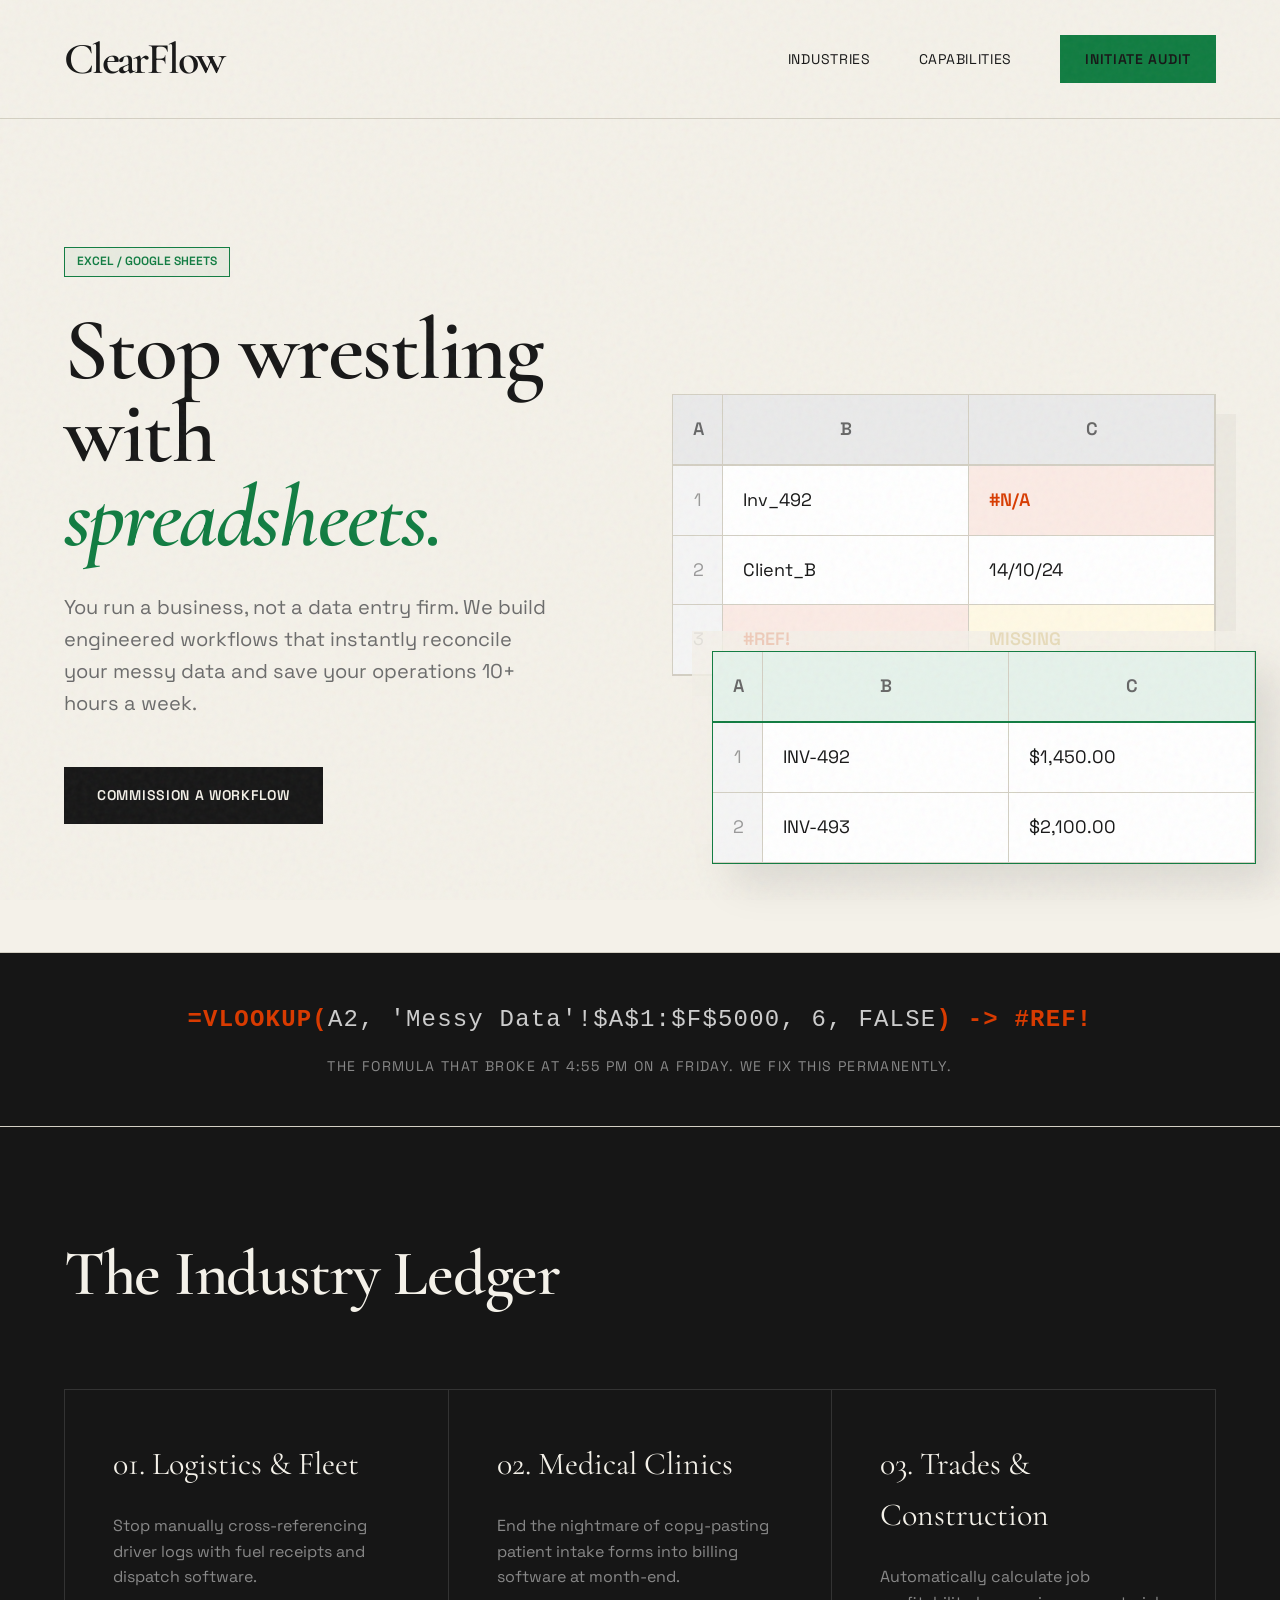
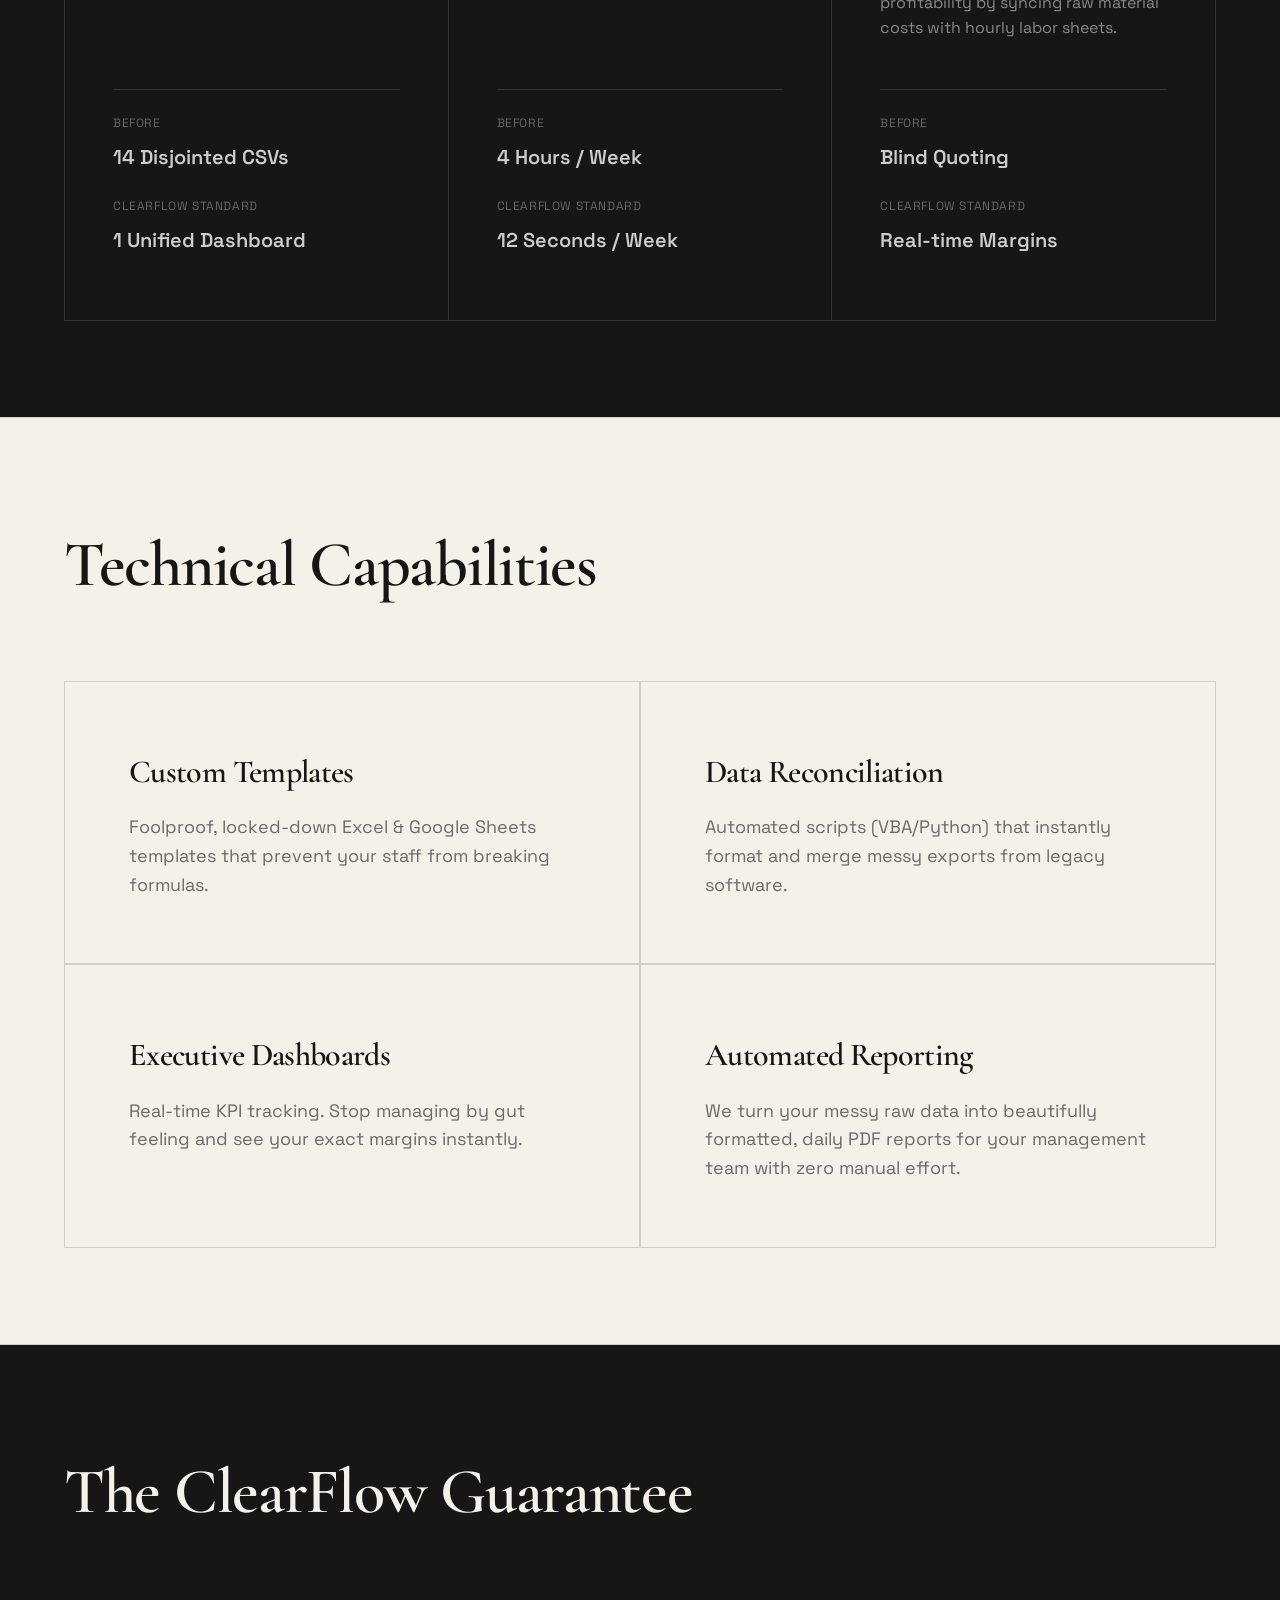
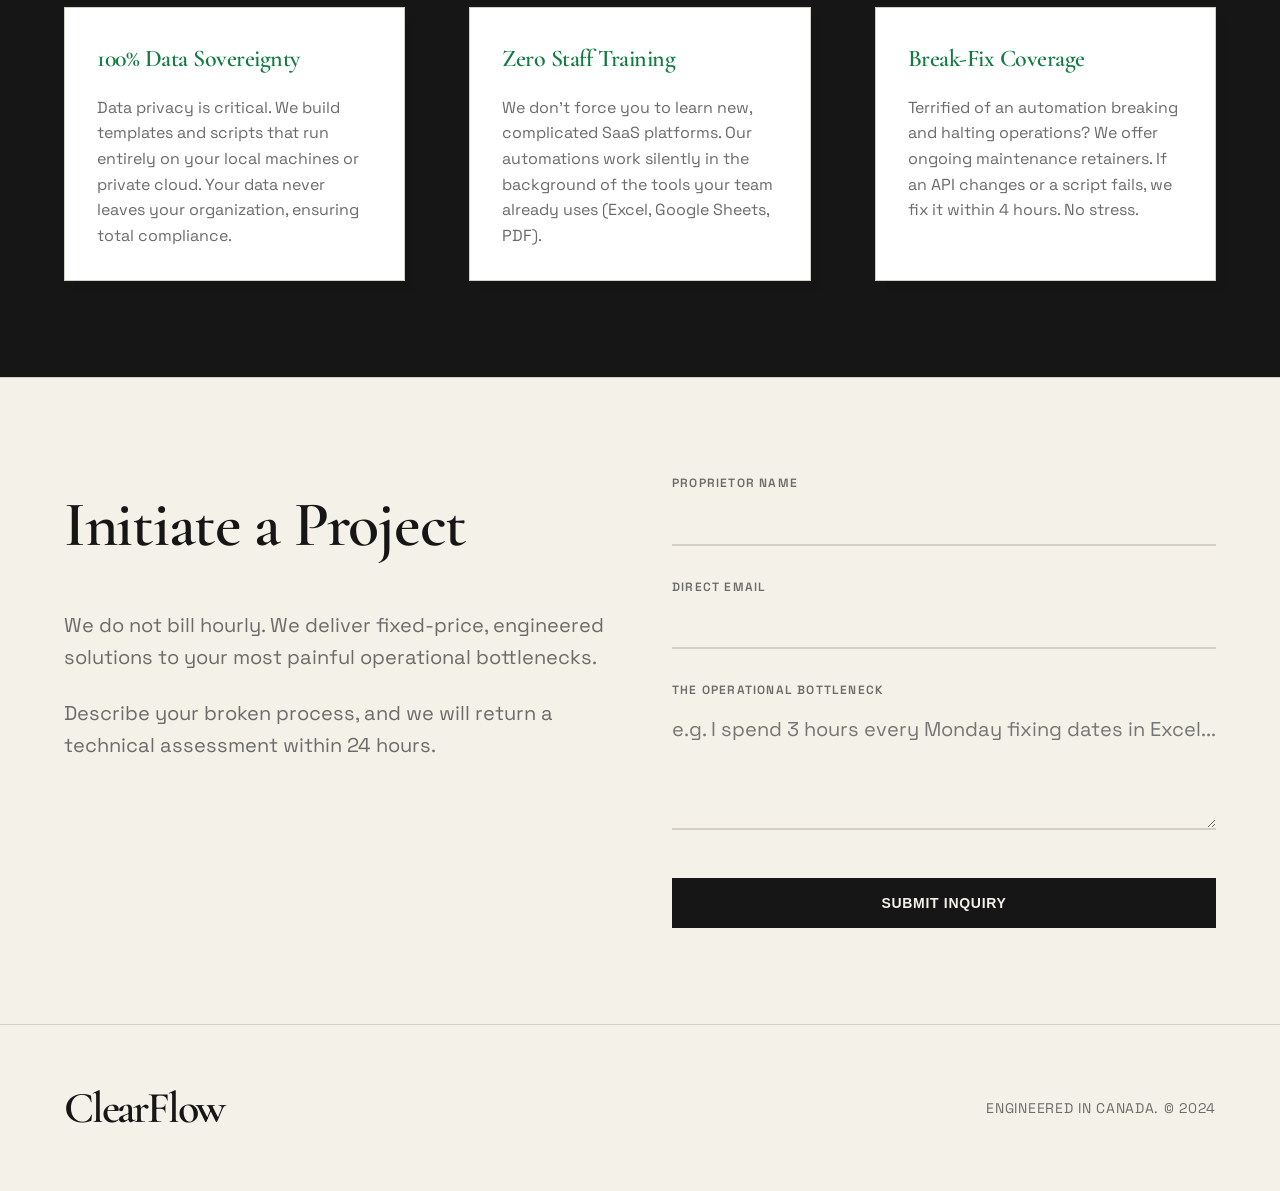
==== index.html @ 6a83f834 "Initial commit of ClearFlow website" ====
<!DOCTYPE html>
<html lang="en">
<head>
    <meta charset="UTF-8">
    <meta name="viewport" content="width=device-width, initial-scale=1.0">
    <title>ClearFlow | Data Engineering for SMBs</title>
    
    <link rel="preconnect" href="https://fonts.googleapis.com">
    <link rel="preconnect" href="https://fonts.gstatic.com" crossorigin>
    <!-- Cormorant for editorial serif, Space Grotesk for brutalist data/numbers -->
    <link href="https://fonts.googleapis.com/css2?family=Cormorant+Garamond:ital,wght@0,400;0,600;1,400&family=Space+Grotesk:wght@400;600&display=swap" rel="stylesheet">
    
    <link rel="stylesheet" href="styles.css">
</head>
<body>
    <div class="noise-overlay"></div>
    
    <nav class="navbar border-bottom">
        <div class="container nav-grid">
            <div class="logo">ClearFlow</div>
            <div class="nav-links">
                <a href="#ledger">Industries</a>
                <a href="#services">Capabilities</a>
                <a href="#contact" class="btn-primary">Initiate Audit</a>
            </div>
        </div>
    </nav>

    <header class="hero border-bottom">
        <div class="container hero-grid">
            <div class="hero-copy slide-up">
                <span class="excel-badge">EXCEL / GOOGLE SHEETS</span>
                <h1>Stop wrestling <br>with <i>spreadsheets.</i></h1>
                <p class="hero-sub">You run a business, not a data entry firm. We build engineered workflows that instantly reconcile your messy data and save your operations 10+ hours a week.</p>
                <a href="#contact" class="btn-solid">Commission a Workflow</a>
            </div>
            
            <div class="hero-visual fade-in delay-1">
                <!-- CSS Built Broken Spreadsheet Concept -->
                <div class="mock-sheet parallax" data-speed="0.05">
                    <div class="sheet-header">
                        <div class="cell header">A</div><div class="cell header">B</div><div class="cell header">C</div>
                    </div>
                    <div class="sheet-row">
                        <div class="cell index">1</div><div class="cell">Inv_492</div><div class="cell error">#N/A</div>
                    </div>
                    <div class="sheet-row">
                        <div class="cell index">2</div><div class="cell">Client_B</div><div class="cell">14/10/24</div>
                    </div>
                    <div class="sheet-row">
                        <div class="cell index">3</div><div class="cell error">#REF!</div><div class="cell warning">MISSING</div>
                    </div>
                </div>
                
                <div class="mock-sheet clean-sheet">
                    <div class="sheet-header success">
                        <div class="cell header">A</div><div class="cell header">B</div><div class="cell header">C</div>
                    </div>
                    <div class="sheet-row">
                        <div class="cell index">1</div><div class="cell">INV-492</div><div class="cell">$1,450.00</div>
                    </div>
                    <div class="sheet-row">
                        <div class="cell index">2</div><div class="cell">INV-493</div><div class="cell">$2,100.00</div>
                    </div>
                </div>
            </div>
        </div>
    </header>

    <section class="formula-banner border-bottom fade-in">
        <div class="container">
            <code><span class="error-text">=VLOOKUP(</span>A2, 'Messy Data'!$A$1:$F$5000, 6, FALSE<span class="error-text">) -> #REF!</span></code>
            <p>The formula that broke at 4:55 PM on a Friday. We fix this permanently.</p>
        </div>
    </section>

    <section id="ledger" class="section border-bottom alt-bg">
        <div class="container">
            <h2 class="section-title text-cream slide-up">The Industry Ledger</h2>
            
            <div class="ledger-grid">
                <article class="ledger-column slide-up delay-1">
                    <div class="ledger-header">01. Logistics & Fleet</div>
                    <p class="ledger-desc">Stop manually cross-referencing driver logs with fuel receipts and dispatch software.</p>
                    <div class="ledger-data">
                        <span class="label">Before</span>
                        <span class="value">14 Disjointed CSVs</span>
                        <span class="label">ClearFlow Standard</span>
                        <span class="value success-text">1 Unified Dashboard</span>
                    </div>
                </article>
                
                <article class="ledger-column slide-up delay-2">
                    <div class="ledger-header">02. Medical Clinics</div>
                    <p class="ledger-desc">End the nightmare of copy-pasting patient intake forms into billing software at month-end.</p>
                    <div class="ledger-data">
                        <span class="label">Before</span>
                        <span class="value">4 Hours / Week</span>
                        <span class="label">ClearFlow Standard</span>
                        <span class="value success-text">12 Seconds / Week</span>
                    </div>
                </article>

                <article class="ledger-column slide-up delay-3">
                    <div class="ledger-header">03. Trades & Construction</div>
                    <p class="ledger-desc">Automatically calculate job profitability by syncing raw material costs with hourly labor sheets.</p>
                    <div class="ledger-data">
                        <span class="label">Before</span>
                        <span class="value">Blind Quoting</span>
                        <span class="label">ClearFlow Standard</span>
                        <span class="value success-text">Real-time Margins</span>
                    </div>
                </article>
            </div>
        </div>
    </section>

    <section id="services" class="section border-bottom">
        <div class="container">
            <h2 class="section-title slide-up">Technical Capabilities</h2>
            
            <div class="capabilities-grid">
                <div class="cap-item slide-up delay-1">
                    <h3>Custom Templates</h3>
                    <p>Foolproof, locked-down Excel & Google Sheets templates that prevent your staff from breaking formulas.</p>
                </div>
                <div class="cap-item slide-up delay-2">
                    <h3>Data Reconciliation</h3>
                    <p>Automated scripts (VBA/Python) that instantly format and merge messy exports from legacy software.</p>
                </div>
                <div class="cap-item slide-up delay-3">
                    <h3>Executive Dashboards</h3>
                    <p>Real-time KPI tracking. Stop managing by gut feeling and see your exact margins instantly.</p>
                </div>
                <div class="cap-item slide-up delay-4">
                    <h3>Automated Reporting</h3>
                    <p>We turn your messy raw data into beautifully formatted, daily PDF reports for your management team with zero manual effort.</p>
                </div>
            </div>
        </div>
    </section>

    <section id="trust" class="section border-bottom alt-bg">
        <div class="container">
            <h2 class="section-title text-cream slide-up">The ClearFlow Guarantee</h2>
            <div class="trust-grid">
                <div class="trust-item slide-up delay-1">
                    <h3>100% Data Sovereignty</h3>
                    <p>Data privacy is critical. We build templates and scripts that run entirely on your local machines or private cloud. Your data never leaves your organization, ensuring total compliance.</p>
                </div>
                <div class="trust-item slide-up delay-2">
                    <h3>Zero Staff Training</h3>
                    <p>We don't force you to learn new, complicated SaaS platforms. Our automations work silently in the background of the tools your team already uses (Excel, Google Sheets, PDF).</p>
                </div>
                <div class="trust-item slide-up delay-3">
                    <h3>Break-Fix Coverage</h3>
                    <p>Terrified of an automation breaking and halting operations? We offer ongoing maintenance retainers. If an API changes or a script fails, we fix it within 4 hours. No stress.</p>
                </div>
            </div>
        </div>
    </section>

    <section id="contact" class="section">
        <div class="container contact-grid">
            <div class="contact-copy slide-up">
                <h2 class="section-title">Initiate a Project</h2>
                <p>We do not bill hourly. We deliver fixed-price, engineered solutions to your most painful operational bottlenecks.</p>
                <p class="mt-2">Describe your broken process, and we will return a technical assessment within 24 hours.</p>
            </div>
            
            <form class="editorial-form slide-up delay-2" id="contactForm">
                <div class="form-group">
                    <label for="name">Proprietor Name</label>
                    <input type="text" id="name" required>
                </div>
                <div class="form-group">
                    <label for="email">Direct Email</label>
                    <input type="email" id="email" required>
                </div>
                <div class="form-group">
                    <label for="details">The Operational Bottleneck</label>
                    <textarea id="details" rows="4" placeholder="e.g. I spend 3 hours every Monday fixing dates in Excel..." required></textarea>
                </div>
                <button type="submit" class="btn-solid block">Submit Inquiry</button>
            </form>
        </div>
    </section>

    <footer class="border-top">
        <div class="container footer-flex">
            <div class="logo">ClearFlow</div>
            <div class="footer-meta">
                <p>Engineered in Canada. &copy; 2024</p>
            </div>
        </div>
    </footer>
    <script src="script.js"></script>
</body>
</html>
---- styles.css ----
:root {
    /* Color Palette - Premium Excel */
    --bg-main: #F4F1E9; /* Warm Newspaper Cream */
    --bg-alt: #161616; /* Deep Slate */
    --text-main: #161616;
    --text-alt: #F4F1E9;
    --text-muted: #6b6b6b;
    --accent: #107C41; /* Microsoft Excel Green but muted/premium */
    --border-color: #D3CFC3;
    --border-alt: #333333;
    --error: #D83B01;

    /* Typography */
    --font-heading: 'Cormorant Garamond', serif;
    --font-data: 'Space Grotesk', sans-serif;
}

* { margin: 0; padding: 0; box-sizing: border-box; }

body {
    font-family: var(--font-data);
    background-color: var(--bg-main);
    color: var(--text-main);
    line-height: 1.6;
    overflow-x: hidden;
}

/* Texture */
.noise-overlay {
    position: fixed; top: 0; left: 0; width: 100vw; height: 100vh;
    background-image: url("data:image/svg+xml,%3Csvg viewBox='0 0 200 200' xmlns='http://www.w3.org/2000/svg'%3E%3Cfilter id='noiseFilter'%3E%3CfeTurbulence type='fractalNoise' baseFrequency='0.8' numOctaves='3' stitchTiles='stitch'/%3E%3C/filter%3E%3Crect width='100%25' height='100%25' filter='url(%23noiseFilter)'/%3E%3C/svg%3E");
    opacity: 0.05; pointer-events: none; z-index: 999;
}

/* Typography Base */
h1, h2, h3, .logo { font-family: var(--font-heading); font-weight: 600; letter-spacing: -0.02em; }
h1 i, h2 i { font-style: italic; color: var(--accent); }
.text-cream { color: var(--text-alt); }
.success-text { color: var(--accent); font-weight: 600; }
.error-text { color: var(--error); font-weight: 600; }

/* Structural */
.container { max-width: 1600px; margin: 0 auto; padding: 0 5%; }
.border-bottom { border-bottom: 1px solid var(--border-color); }
.border-top { border-top: 1px solid var(--border-color); }
.section { padding: 6rem 0; }
.alt-bg { background-color: var(--bg-alt); color: var(--text-alt); }

/* Navbar */
.nav-grid { display: grid; grid-template-columns: auto 1fr; align-items: center; padding: 1.5rem 5%; }
.logo { font-size: 2.75rem; letter-spacing: -0.05em; }
.nav-links { display: flex; justify-content: flex-end; gap: 3rem; align-items: center; }
.nav-links a { color: var(--text-main); text-decoration: none; font-size: 0.875rem; text-transform: uppercase; letter-spacing: 0.05em; }

/* Buttons */
.btn-primary {
    display: inline-block; padding: 0.75rem 1.5rem;
    font-size: 0.875rem; text-transform: uppercase; letter-spacing: 0.05em; font-weight: 600;
    text-decoration: none; transition: all 0.2s; cursor: pointer;
    background: var(--accent); color: white; border: 1px solid var(--accent);
}
.btn-primary:hover { background: #0c6132; border-color: #0c6132; }

.btn-solid {
    display: inline-block; padding: 1rem 2rem;
    font-size: 0.875rem; text-transform: uppercase; letter-spacing: 0.05em; font-weight: 600;
    text-decoration: none; transition: all 0.2s; cursor: pointer;
    background: var(--bg-alt); color: var(--bg-main); border: 1px solid var(--bg-alt);
}
.btn-solid:hover { background: var(--accent); border-color: var(--accent); color: white;}
.btn-solid.block { width: 100%; text-align: center; margin-top: 1rem;}

/* Trust / Guarantees Section */
.trust-grid { display: grid; grid-template-columns: repeat(3, 1fr); gap: 4rem; margin-top: 2rem; }
.trust-item { padding: 2rem; background: white; border: 1px solid var(--border-color); box-shadow: 10px 10px 0px rgba(0,0,0,0.03); }
.trust-item h3 { font-size: 1.5rem; margin-bottom: 1rem; color: var(--accent); }
.trust-item p { font-size: 1rem; color: var(--text-muted); }

/* Hero Section */
.hero-grid { display: grid; grid-template-columns: 1fr 1fr; gap: 4rem; padding: 8rem 5%; align-items: center; }
.excel-badge { 
    display: inline-block; border: 1px solid var(--accent); color: var(--accent);
    padding: 0.25rem 0.75rem; font-size: 0.75rem; font-weight: 600; margin-bottom: 2rem;
    background: rgba(16, 124, 65, 0.05);
}
.hero h1 { font-size: 5.5rem; line-height: 0.95; margin-bottom: 2rem; }
.hero-sub { font-size: 1.25rem; color: var(--text-muted); margin-bottom: 3rem; max-width: 90%; }

/* The CSS Spreadsheet */
.hero-visual { position: relative; height: 100%; display: flex; align-items: center; justify-content: center; }
.mock-sheet {
    background: white; border: 1px solid var(--border-color); box-shadow: 20px 20px 0px rgba(0,0,0,0.03);
    font-size: 1.125rem; width: 100%; max-width: 550px;
}
.mock-sheet.clean-sheet {
    position: absolute; bottom: -40px; right: -40px;
    box-shadow: -20px -20px 0px rgba(244, 241, 233, 0.8), 20px 20px 40px rgba(0,0,0,0.1);
    border-color: var(--accent);
}
.sheet-header { display: grid; grid-template-columns: 50px 1fr 1fr; background: #EAEAEA; border-bottom: 2px solid var(--border-color); }
.sheet-header.success { background: rgba(16, 124, 65, 0.1); border-bottom-color: var(--accent); }
.sheet-row { display: grid; grid-template-columns: 50px 1fr 1fr; border-bottom: 1px solid var(--border-color); }
.cell { padding: 1.25rem; border-right: 1px solid var(--border-color); color: var(--text-main); font-family: 'Space Grotesk', monospace; }
.cell.header { text-align: center; color: #666; font-weight: 600; }
.cell.index { background: #F5F5F5; text-align: center; color: #999; }
.cell.error { background: rgba(216, 59, 1, 0.1); color: var(--error); font-weight: 600;}
.cell.warning { background: rgba(255, 193, 7, 0.1); color: #B38600; font-weight: 600;}

/* VLOOKUP Banner */
.formula-banner { background: var(--bg-alt); color: var(--text-alt); padding: 3rem 0; text-align: center; }
.formula-banner code { font-family: monospace; font-size: 1.5rem; letter-spacing: 0.05em; display: block; margin-bottom: 1rem; color: #ccc;}
.formula-banner p { font-size: 0.875rem; color: #888; text-transform: uppercase; letter-spacing: 0.1em; }

/* The Industry Ledger */
.section-title { font-size: 4rem; margin-bottom: 4rem; }
.ledger-grid { display: grid; grid-template-columns: repeat(3, 1fr); border-top: 1px solid var(--border-alt); border-left: 1px solid var(--border-alt); }
.ledger-column { padding: 3rem; border-right: 1px solid var(--border-alt); border-bottom: 1px solid var(--border-alt); display: flex; flex-direction: column; }
.ledger-header { font-family: var(--font-heading); font-size: 2rem; margin-bottom: 1.5rem; color: var(--text-alt); }
.ledger-desc { color: #888; margin-bottom: 3rem; font-size: 1rem; flex-grow: 1; }
.ledger-data { display: flex; flex-direction: column; gap: 0.5rem; border-top: 1px solid #333; padding-top: 1.5rem; margin-top: auto; }
.ledger-data .label { font-size: 0.75rem; text-transform: uppercase; letter-spacing: 0.05em; color: #666; }
.ledger-data .value { font-size: 1.25rem; font-weight: 600; margin-bottom: 1rem; color: #ccc;}

/* Capabilities Grid */
.capabilities-grid { display: grid; grid-template-columns: repeat(2, 1fr); gap: 2px; background: var(--border-color); border: 1px solid var(--border-color); }
.cap-item { background: var(--bg-main); padding: 4rem; }
.cap-item h3 { font-size: 2rem; margin-bottom: 1rem; }
.cap-item p { color: var(--text-muted); font-size: 1.125rem; }

/* Contact */
.contact-grid { display: grid; grid-template-columns: 1fr 1fr; gap: 4rem; }
.contact-copy h2 { margin-bottom: 2rem; }
.contact-copy p { font-size: 1.25rem; color: var(--text-muted); }
.mt-2 { margin-top: 1.5rem; }
.editorial-form { display: flex; flex-direction: column; gap: 2rem; }
.form-group { display: flex; flex-direction: column; gap: 0.5rem; }
.editorial-form label { font-size: 0.75rem; text-transform: uppercase; letter-spacing: 0.1em; color: var(--text-muted); font-weight: 600;}
.editorial-form input, .editorial-form textarea { 
    background: transparent; border: none; border-bottom: 2px solid var(--border-color);
    padding: 0.5rem 0; color: var(--text-main); font-family: var(--font-data); font-size: 1.25rem; transition: border-color 0.3s;
    border-radius: 0;
}
.editorial-form input:focus, .editorial-form textarea:focus { outline: none; border-color: var(--accent); }

/* Footer */
.footer-flex { display: flex; justify-content: space-between; align-items: center; padding: 3rem 5%; }
.footer-meta { font-size: 0.875rem; color: var(--text-muted); text-transform: uppercase; letter-spacing: 0.05em; }

@media (max-width: 768px) {
    .hero-grid { grid-template-columns: 1fr; padding: 4rem 5%; gap: 2rem;}
    .hero h1 { font-size: 3.5rem; }
    .nav-links a:not(.btn-primary) { display: none; }
    .ledger-grid, .capabilities-grid, .contact-grid, .trust-grid { grid-template-columns: 1fr; border: none;}
    .ledger-column { border: 1px solid var(--border-alt); margin-bottom: 1rem; }
    .cap-item, .trust-item { border: 1px solid var(--border-color); margin-bottom: 1rem; }
    .formula-banner code { font-size: 1rem; }
    .mock-sheet.clean-sheet { position: relative; bottom: 0; right: 0; margin-top: 2rem; }
}

/* Animations */
.fade-in { opacity: 0; transition: opacity 0.8s ease-out; }
.fade-in.visible { opacity: 1; }

.slide-up { opacity: 0; transform: translateY(40px); transition: opacity 0.8s ease-out, transform 0.8s cubic-bezier(0.16, 1, 0.3, 1); }
.slide-up.visible { opacity: 1; transform: translateY(0); }

.delay-1 { transition-delay: 0.1s; }
.delay-2 { transition-delay: 0.2s; }
.delay-3 { transition-delay: 0.3s; }
.delay-4 { transition-delay: 0.4s; }

.parallax { will-change: transform; transition: transform 0.1s linear; }
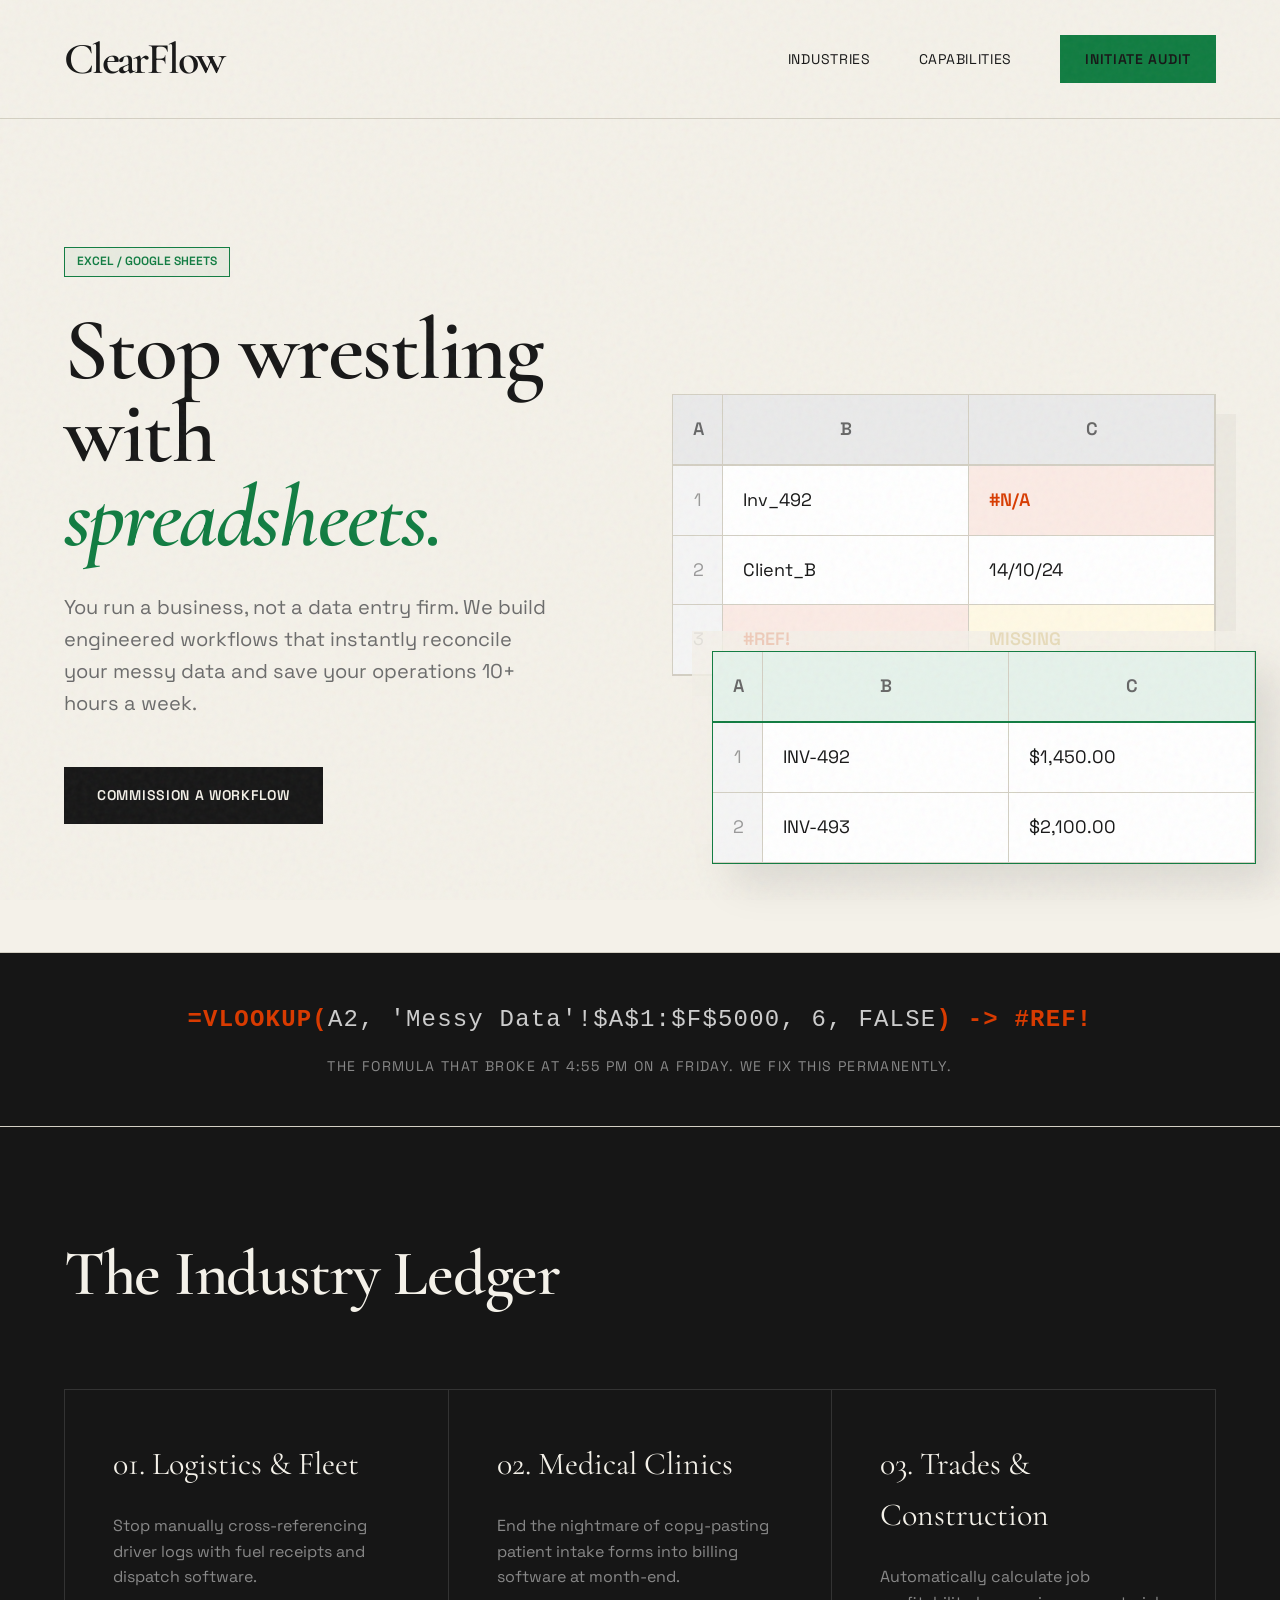
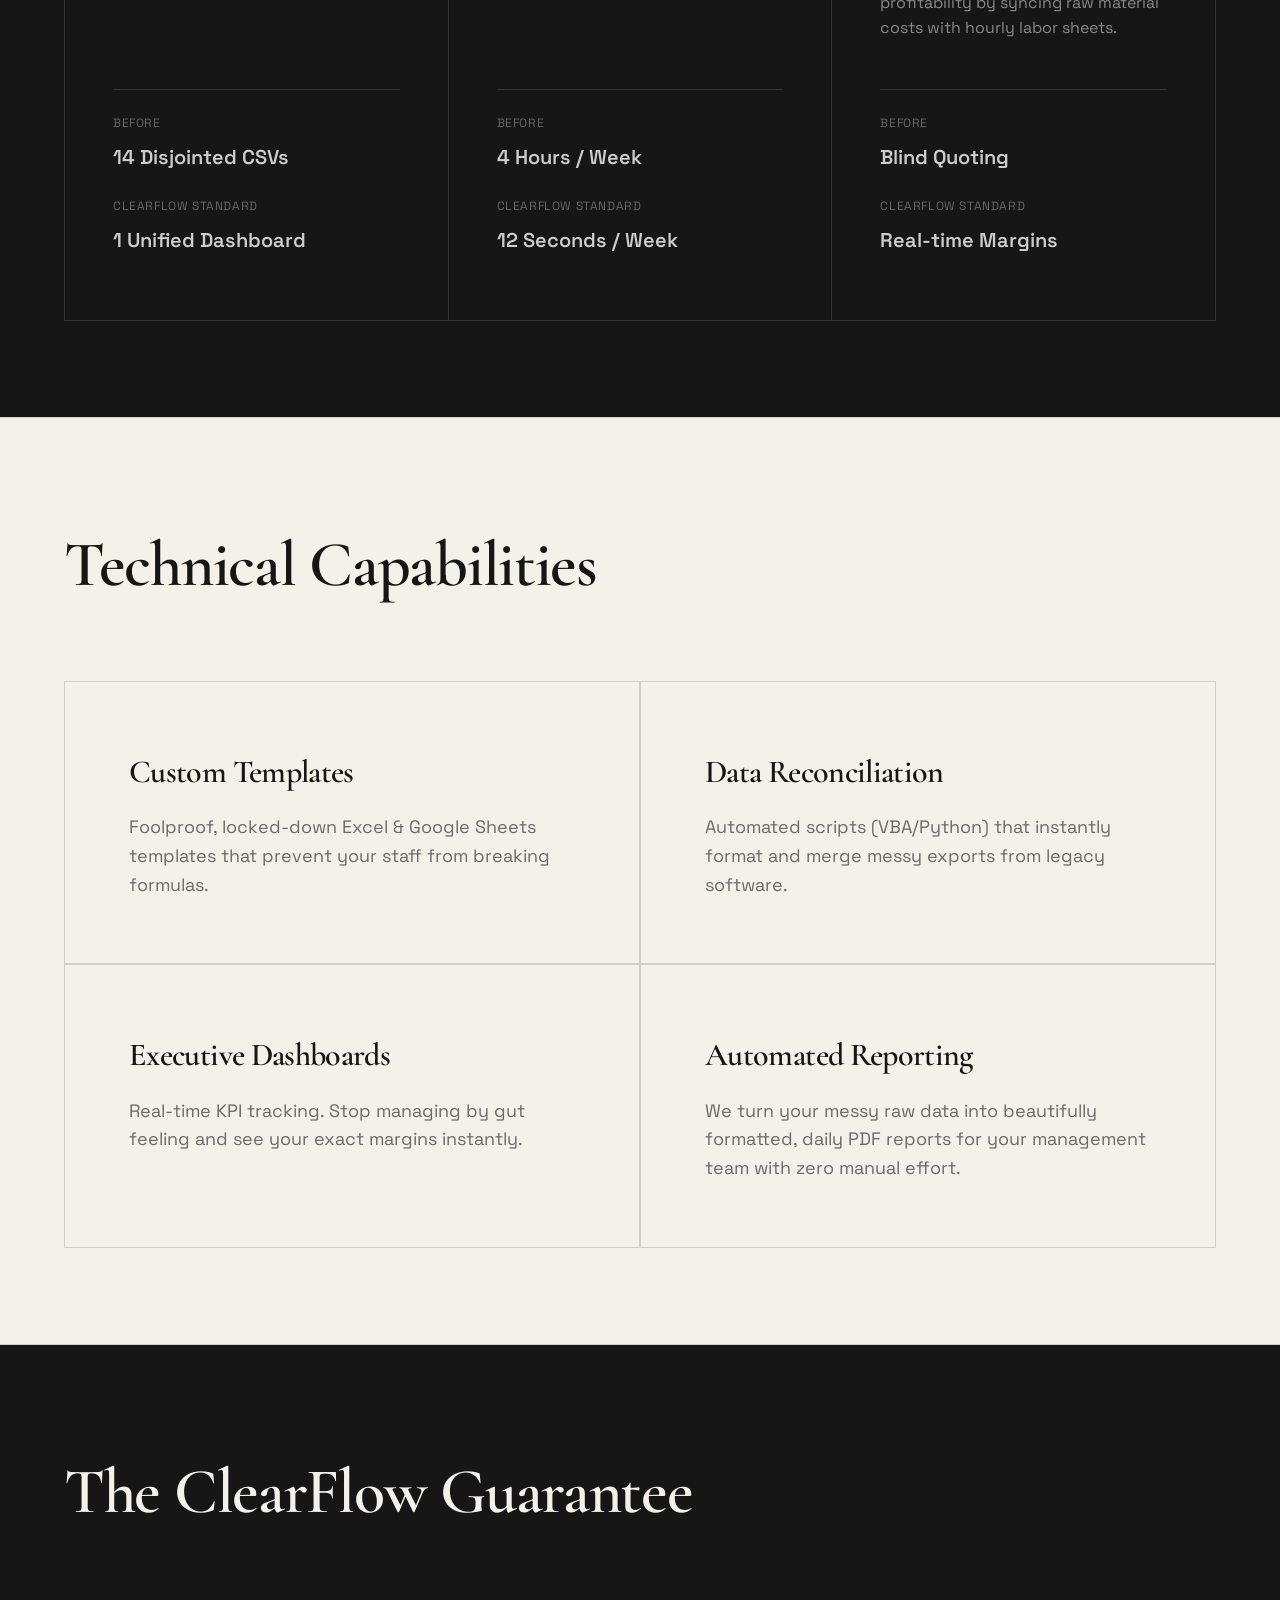
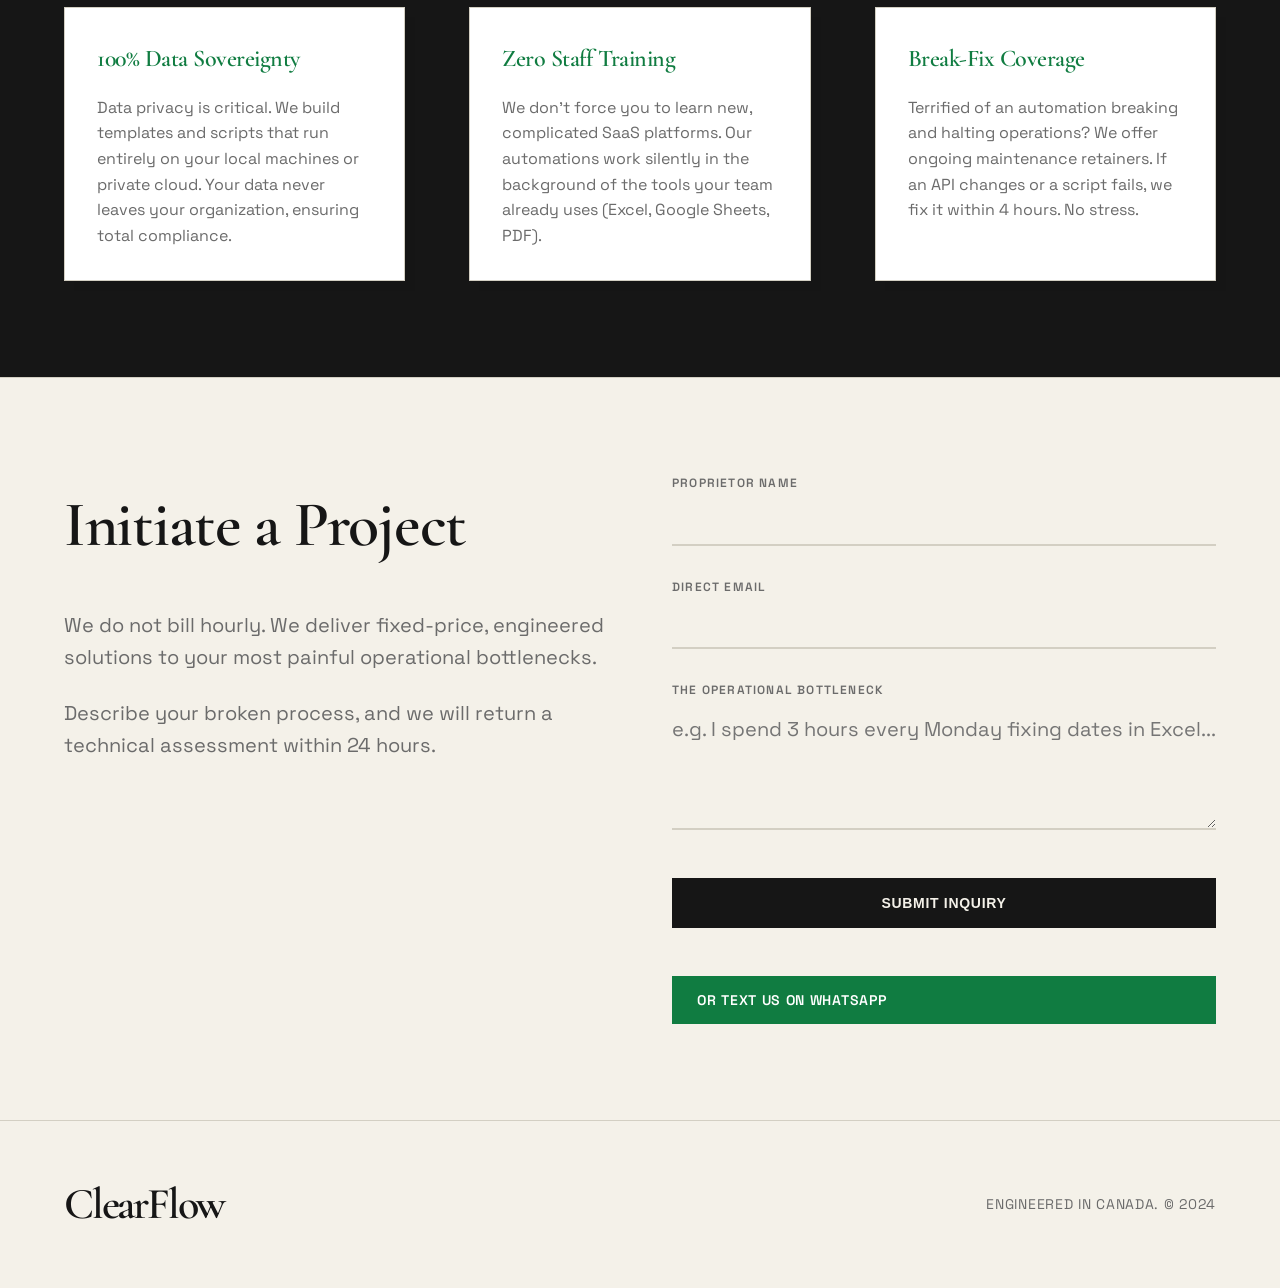
==== commit 66ae76cc: "Added WhatsApp contact buttons" ====
--- a/index.html
+++ b/index.html
@@ -182,6 +182,7 @@
                     <textarea id="details" rows="4" placeholder="e.g. I spend 3 hours every Monday fixing dates in Excel..." required></textarea>
                 </div>
                 <button type="submit" class="btn-solid block">Submit Inquiry</button>
+                <a href="https://wa.me/" target="_blank" class="btn-primary block" style="margin-top: 1rem;" id="whatsapp-link-2">Or text us on WhatsApp</a>
             </form>
         </div>
     </section>
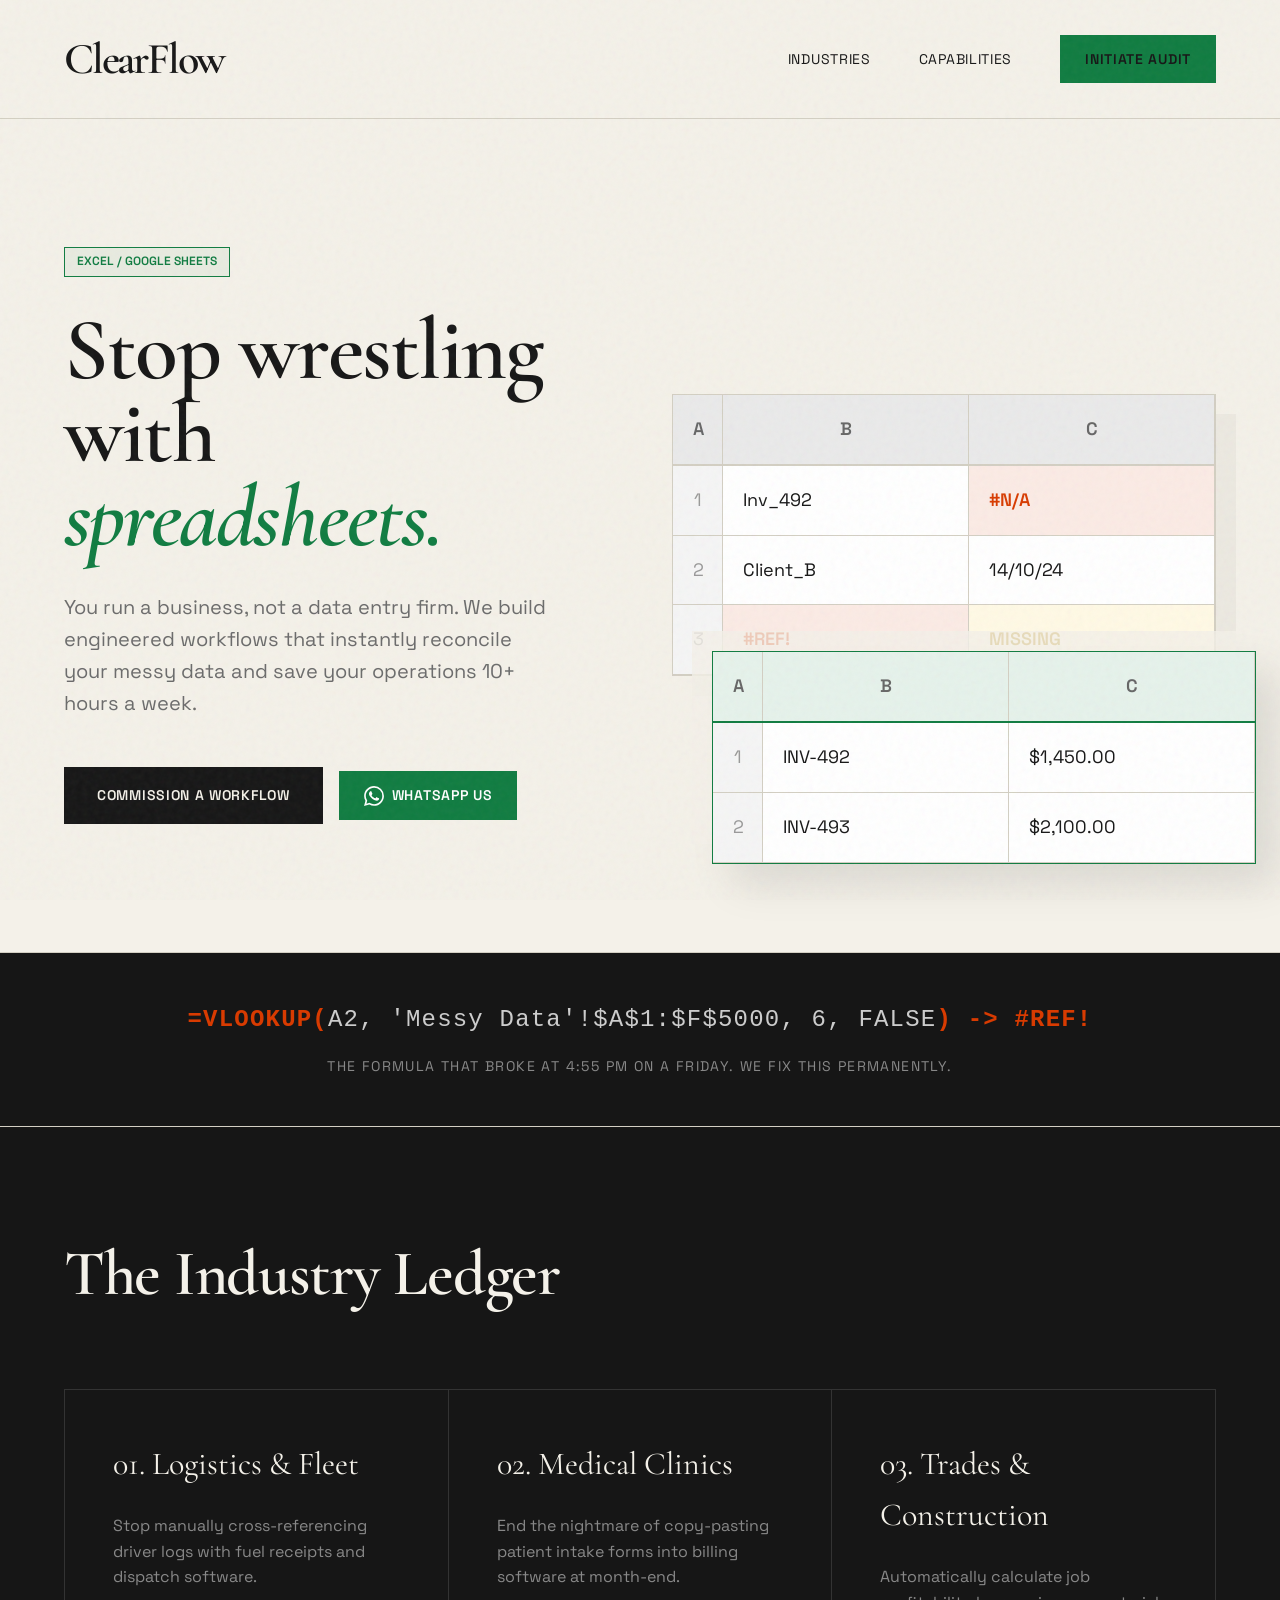
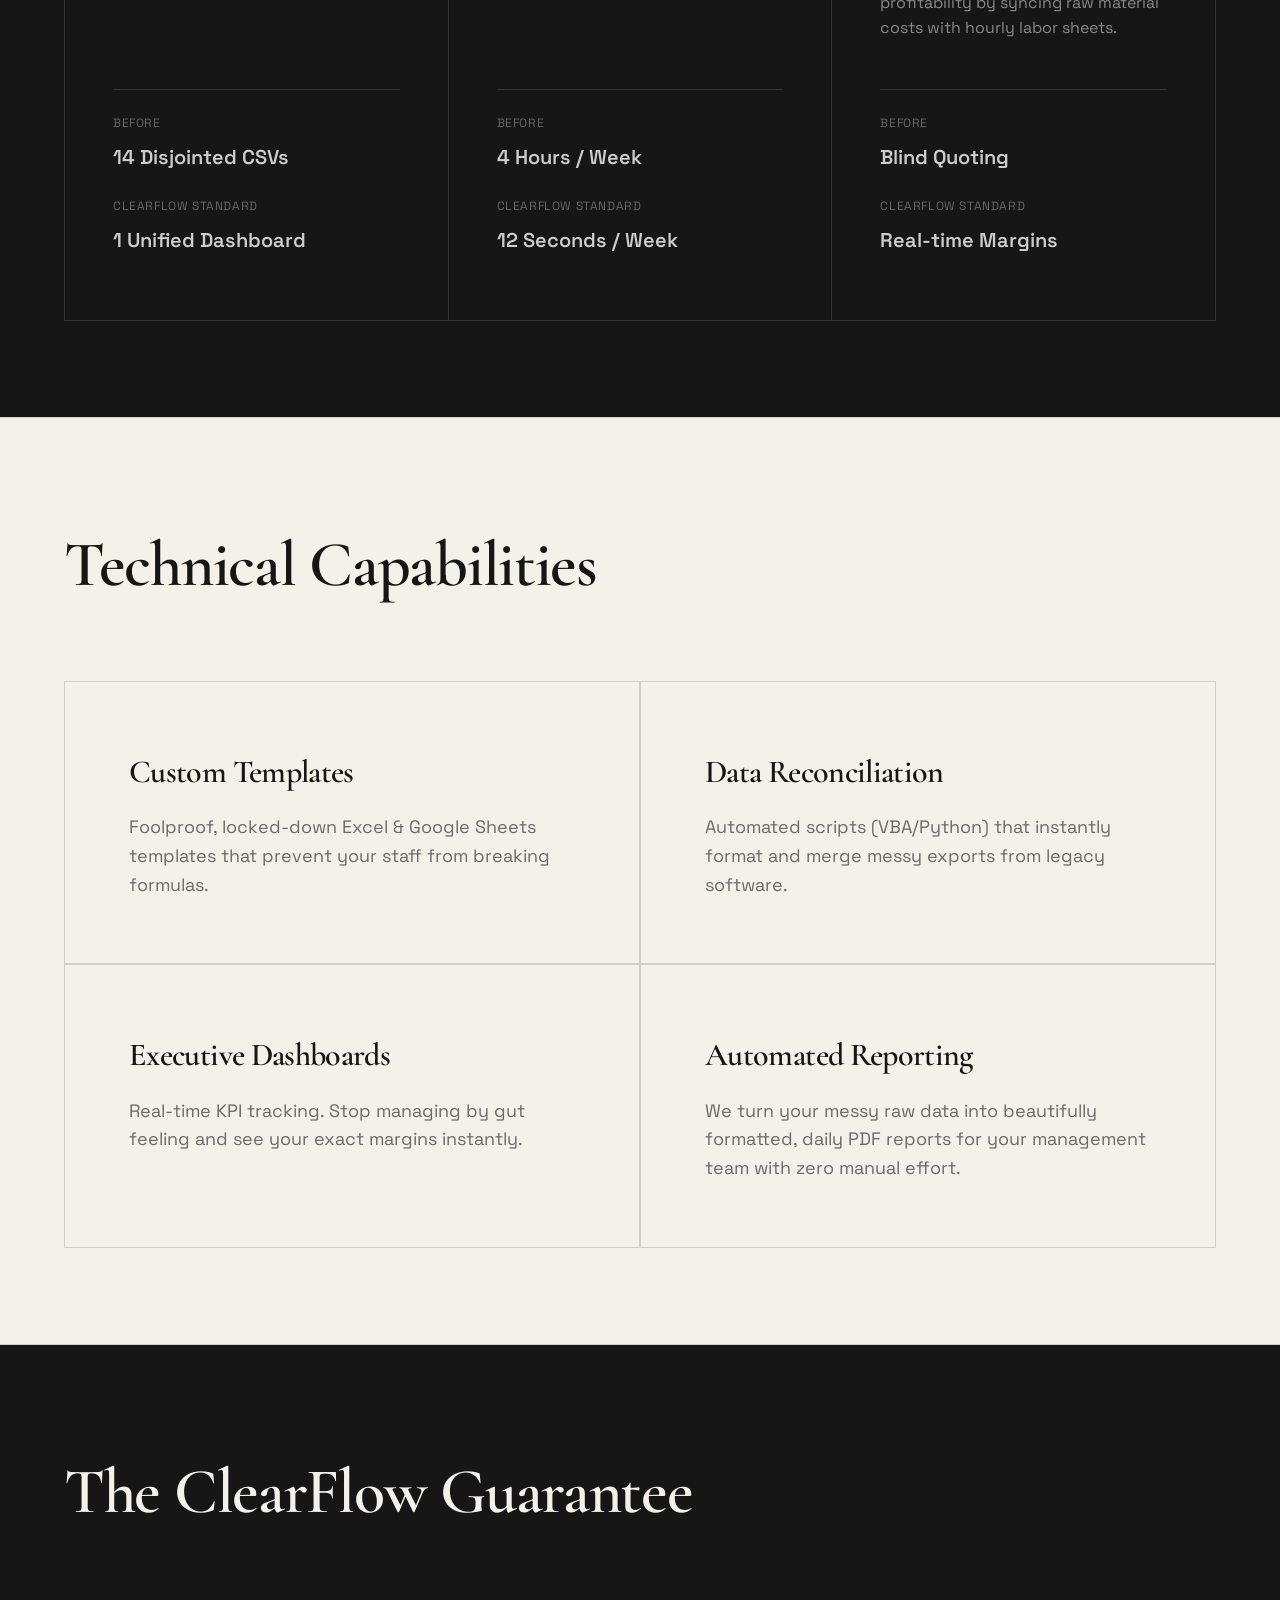
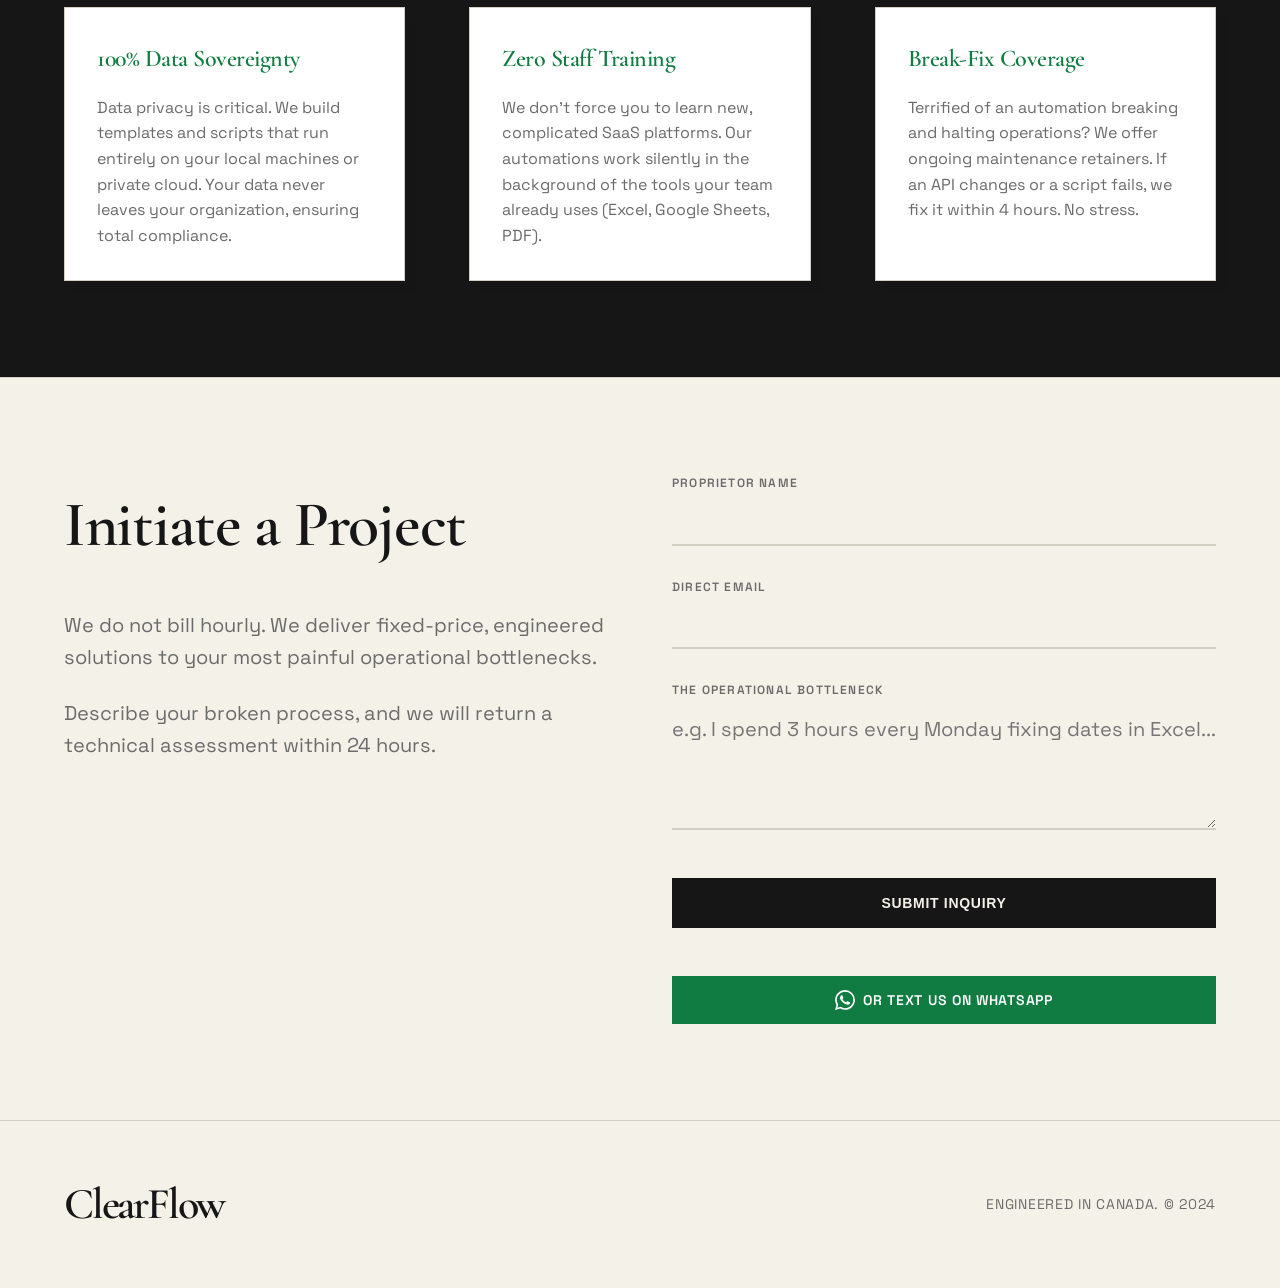
==== commit b1cee1e1: "Added real WhatsApp links and SVG icons" ====
--- a/index.html
+++ b/index.html
@@ -32,7 +32,13 @@
                 <span class="excel-badge">EXCEL / GOOGLE SHEETS</span>
                 <h1>Stop wrestling <br>with <i>spreadsheets.</i></h1>
                 <p class="hero-sub">You run a business, not a data entry firm. We build engineered workflows that instantly reconcile your messy data and save your operations 10+ hours a week.</p>
-                <a href="#contact" class="btn-solid">Commission a Workflow</a>
+                <div style="display: flex; gap: 1rem; align-items: center; margin-top: 2rem; flex-wrap: wrap;">
+                    <a href="#contact" class="btn-solid">Commission a Workflow</a>
+                    <a href="https://wa.me/message/7EEG56VUTPLHO1" target="_blank" class="btn-primary" style="display: flex; align-items: center; gap: 0.5rem;">
+                        <svg width="20" height="20" viewBox="0 0 24 24" fill="currentColor" xmlns="http://www.w3.org/2000/svg"><path d="M17.472 14.382c-.297-.149-1.758-.867-2.03-.967-.273-.099-.471-.148-.67.15-.197.297-.767.966-.94 1.164-.173.199-.347.223-.644.075-.297-.15-1.255-.463-2.39-1.475-.888-.788-1.489-1.761-1.663-2.059-.173-.297-.018-.458.13-.606.134-.133.298-.347.446-.52.149-.174.198-.298.298-.497.099-.198.05-.371-.025-.52-.075-.149-.669-1.612-.916-2.207-.242-.579-.487-.5-.669-.51h-.57c-.198 0-.52.074-.792.372-.272.297-1.04 1.016-1.04 2.479 0 1.462 1.065 2.875 1.213 3.074.149.198 2.096 3.2 5.077 4.487.709.306 1.262.489 1.694.625.712.227 1.36.195 1.871.118.571-.085 1.758-.719 2.006-1.413.248-.694.248-1.289.173-1.413-.074-.124-.272-.198-.57-.347m-5.421 7.403h-.004a9.87 9.87 0 01-5.031-1.378l-.361-.214-3.741.982.998-3.648-.235-.374a9.86 9.86 0 01-1.51-5.26c.001-5.45 4.436-9.884 9.888-9.884 2.64 0 5.122 1.03 6.988 2.898a9.825 9.825 0 012.893 6.994c-.003 5.45-4.437 9.884-9.885 9.884m8.413-18.297A11.815 11.815 0 0012.05 0C5.495 0 .16 5.335.157 11.892c0 2.096.547 4.142 1.588 5.945L.057 24l6.305-1.654a11.882 11.882 0 005.683 1.448h.005c6.554 0 11.89-5.335 11.893-11.893a11.821 11.821 0 00-3.48-8.413Z"/></svg>
+                        WhatsApp Us
+                    </a>
+                </div>
             </div>
             
             <div class="hero-visual fade-in delay-1">
@@ -182,7 +188,10 @@
                     <textarea id="details" rows="4" placeholder="e.g. I spend 3 hours every Monday fixing dates in Excel..." required></textarea>
                 </div>
                 <button type="submit" class="btn-solid block">Submit Inquiry</button>
-                <a href="https://wa.me/" target="_blank" class="btn-primary block" style="margin-top: 1rem;" id="whatsapp-link-2">Or text us on WhatsApp</a>
+                <a href="https://wa.me/message/7EEG56VUTPLHO1" target="_blank" class="btn-primary block" style="margin-top: 1rem; display: flex; align-items: center; justify-content: center; gap: 0.5rem;" id="whatsapp-link-2">
+                    <svg width="20" height="20" viewBox="0 0 24 24" fill="currentColor" xmlns="http://www.w3.org/2000/svg"><path d="M17.472 14.382c-.297-.149-1.758-.867-2.03-.967-.273-.099-.471-.148-.67.15-.197.297-.767.966-.94 1.164-.173.199-.347.223-.644.075-.297-.15-1.255-.463-2.39-1.475-.888-.788-1.489-1.761-1.663-2.059-.173-.297-.018-.458.13-.606.134-.133.298-.347.446-.52.149-.174.198-.298.298-.497.099-.198.05-.371-.025-.52-.075-.149-.669-1.612-.916-2.207-.242-.579-.487-.5-.669-.51h-.57c-.198 0-.52.074-.792.372-.272.297-1.04 1.016-1.04 2.479 0 1.462 1.065 2.875 1.213 3.074.149.198 2.096 3.2 5.077 4.487.709.306 1.262.489 1.694.625.712.227 1.36.195 1.871.118.571-.085 1.758-.719 2.006-1.413.248-.694.248-1.289.173-1.413-.074-.124-.272-.198-.57-.347m-5.421 7.403h-.004a9.87 9.87 0 01-5.031-1.378l-.361-.214-3.741.982.998-3.648-.235-.374a9.86 9.86 0 01-1.51-5.26c.001-5.45 4.436-9.884 9.888-9.884 2.64 0 5.122 1.03 6.988 2.898a9.825 9.825 0 012.893 6.994c-.003 5.45-4.437 9.884-9.885 9.884m8.413-18.297A11.815 11.815 0 0012.05 0C5.495 0 .16 5.335.157 11.892c0 2.096.547 4.142 1.588 5.945L.057 24l6.305-1.654a11.882 11.882 0 005.683 1.448h.005c6.554 0 11.89-5.335 11.893-11.893a11.821 11.821 0 00-3.48-8.413Z"/></svg>
+                    Or text us on WhatsApp
+                </a>
             </form>
         </div>
     </section>
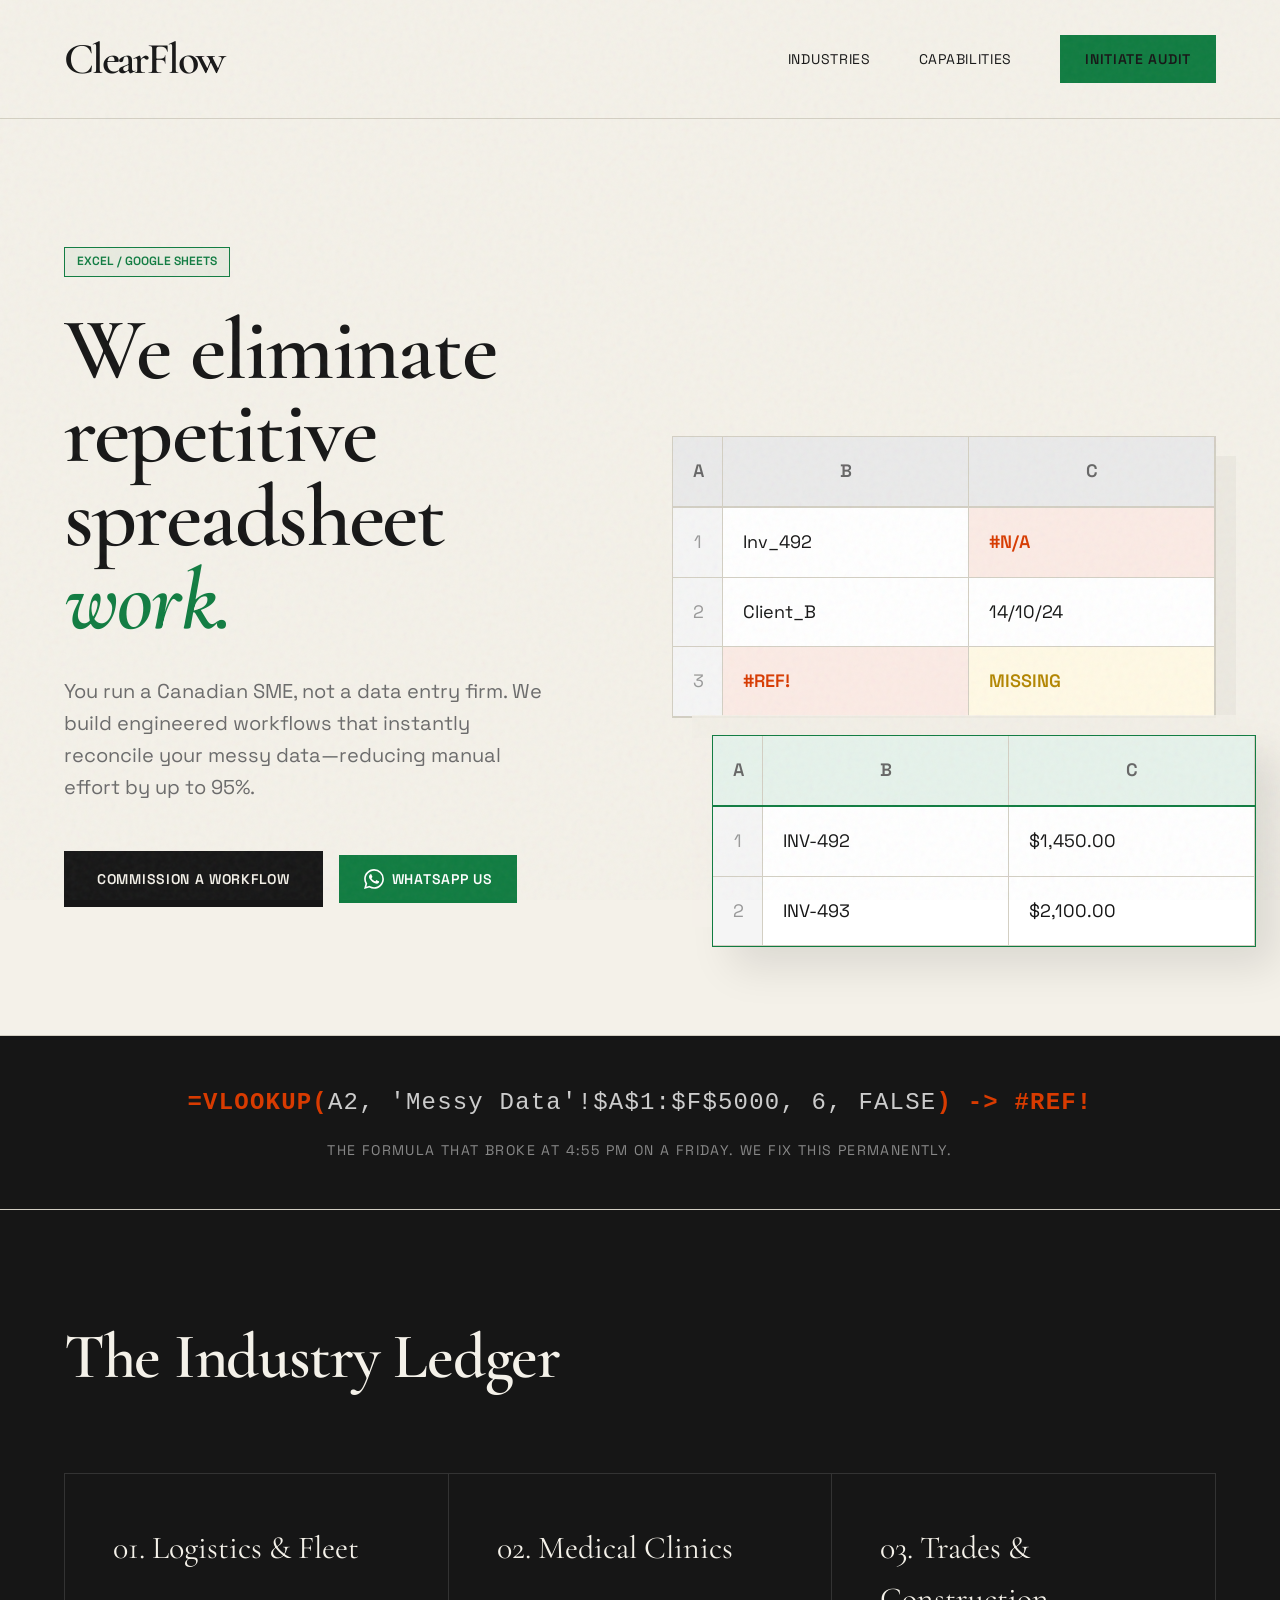
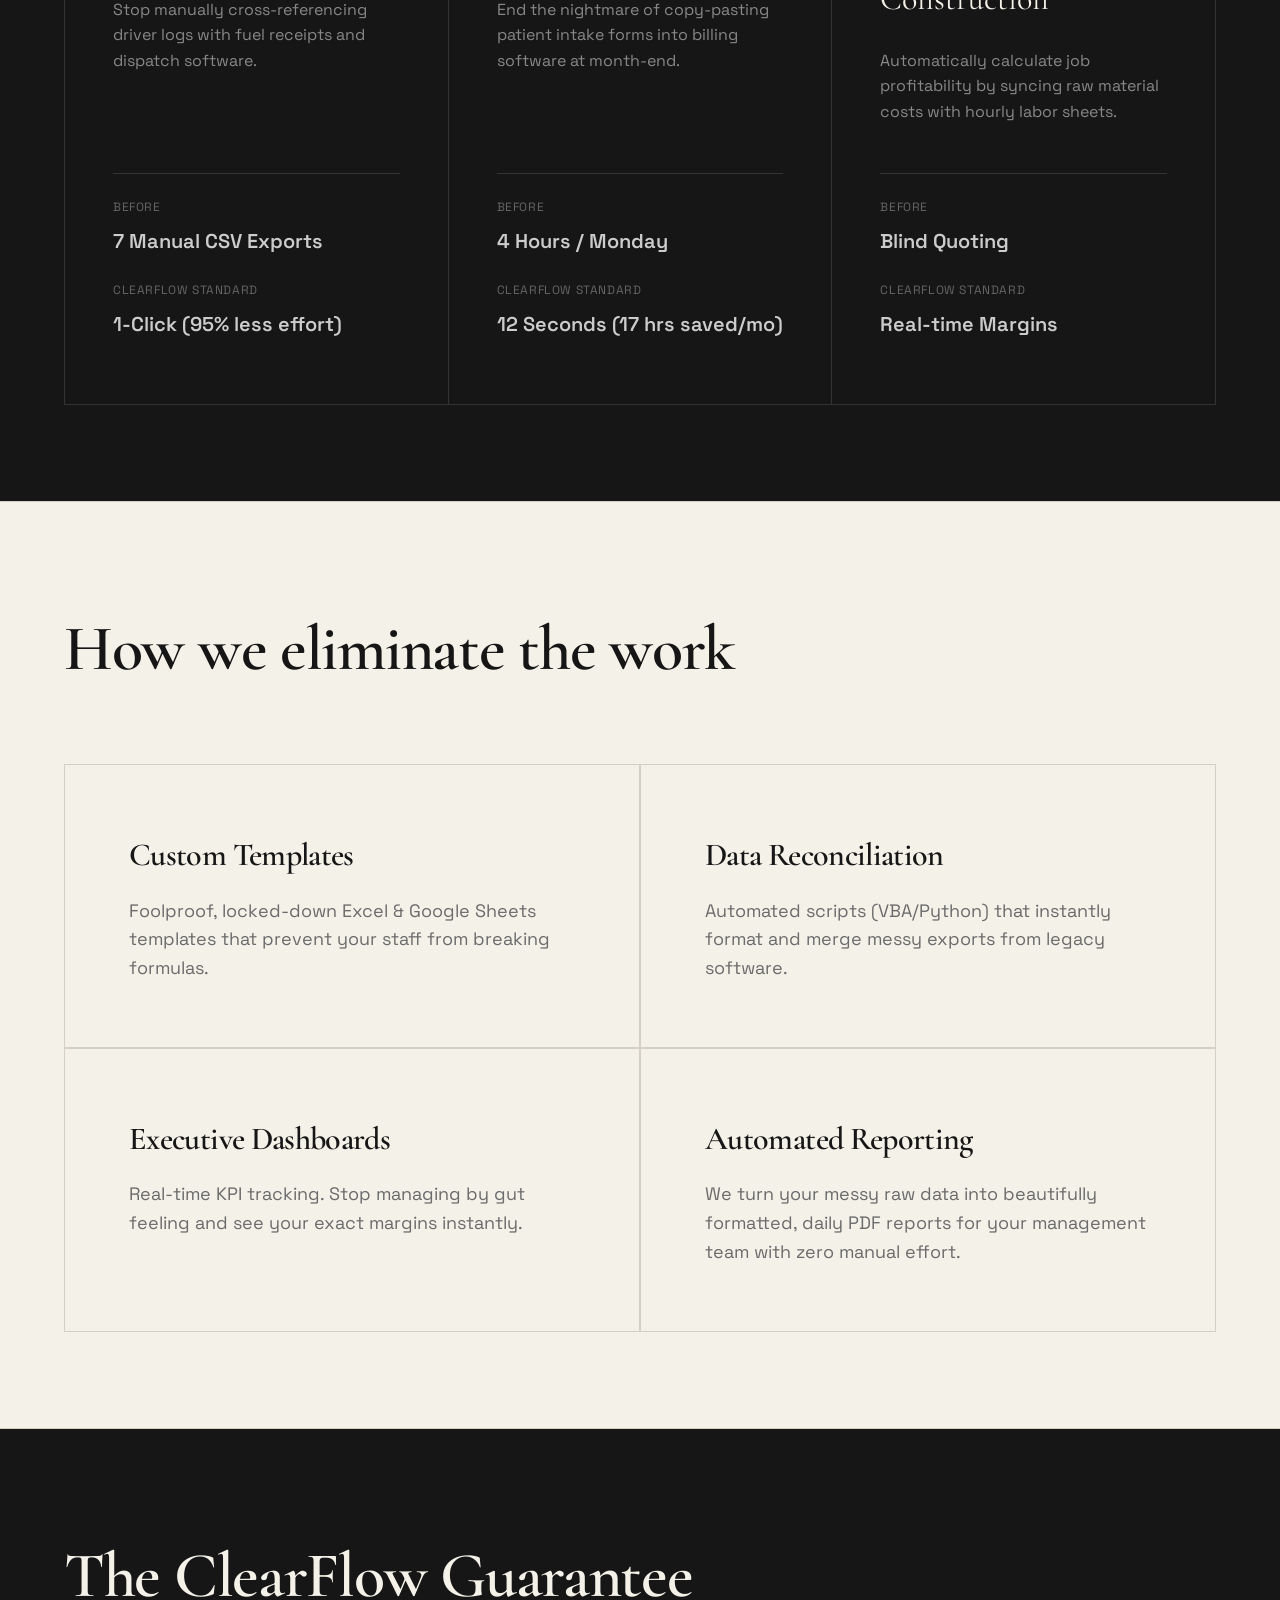
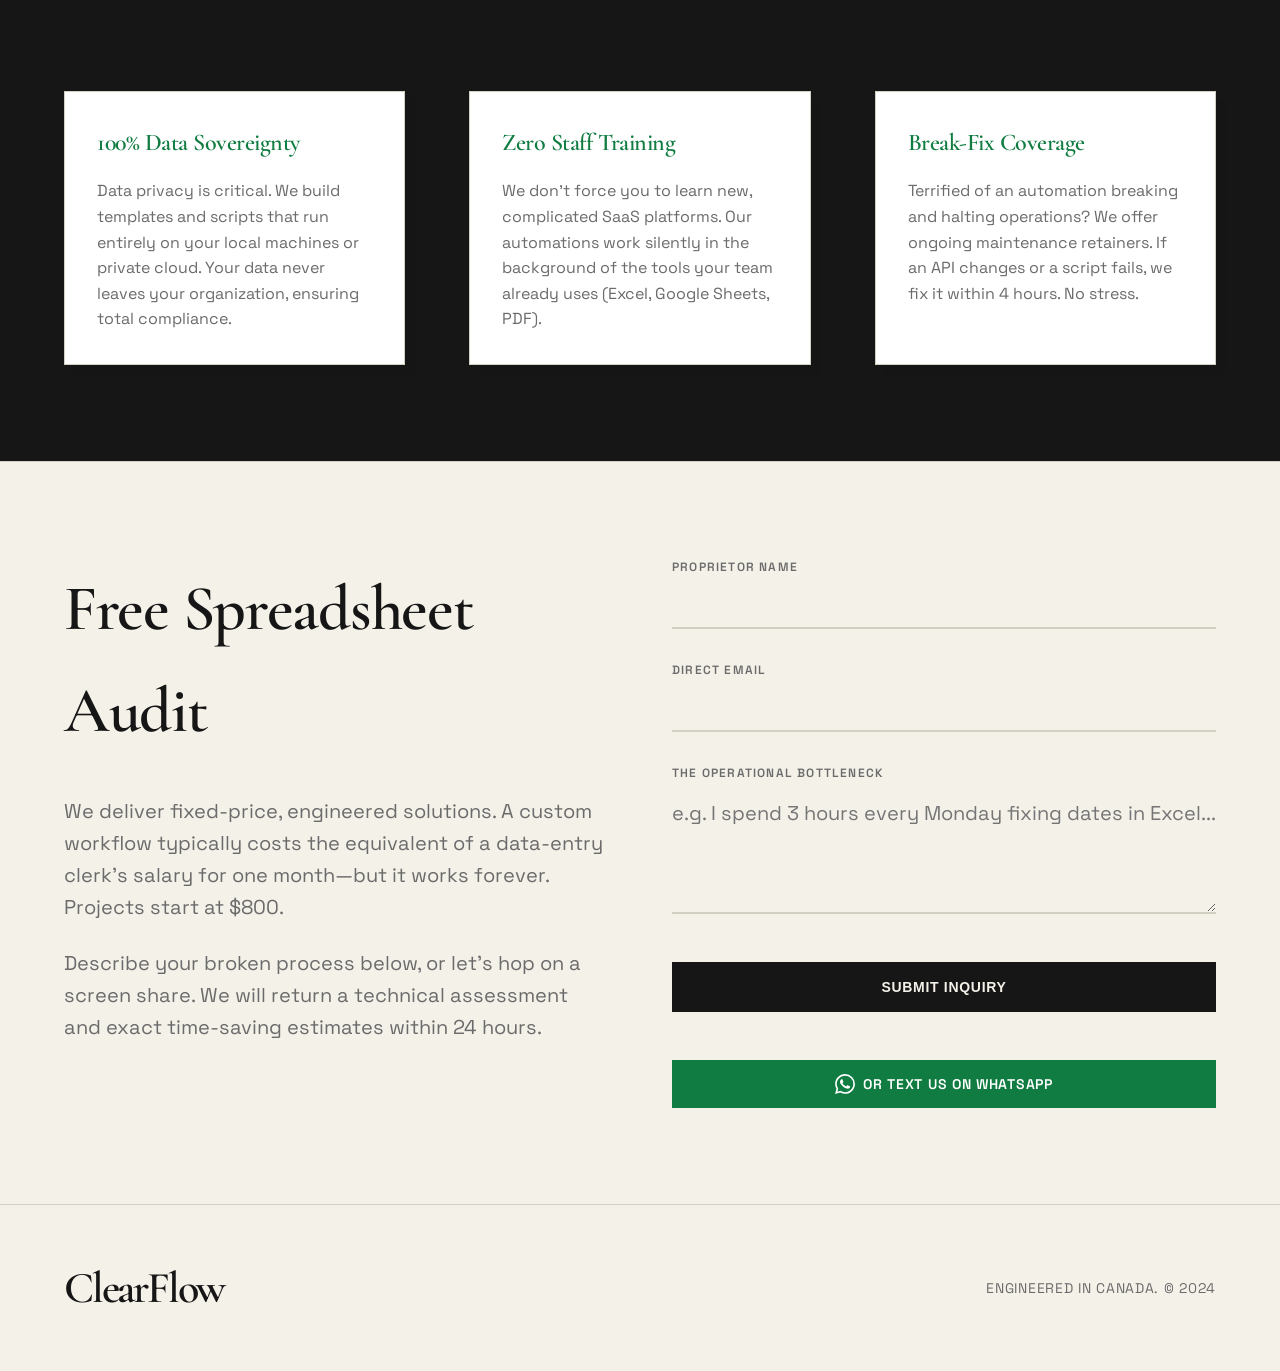
==== commit 5ebdc221: "Strategic copy overhaul: value prop, metrics, and pricing anchor" ====
--- a/index.html
+++ b/index.html
@@ -30,8 +30,8 @@
         <div class="container hero-grid">
             <div class="hero-copy slide-up">
                 <span class="excel-badge">EXCEL / GOOGLE SHEETS</span>
-                <h1>Stop wrestling <br>with <i>spreadsheets.</i></h1>
-                <p class="hero-sub">You run a business, not a data entry firm. We build engineered workflows that instantly reconcile your messy data and save your operations 10+ hours a week.</p>
+                <h1>We eliminate repetitive <br>spreadsheet <i>work.</i></h1>
+                <p class="hero-sub">You run a Canadian SME, not a data entry firm. We build engineered workflows that instantly reconcile your messy data—reducing manual effort by up to 95%.</p>
                 <div style="display: flex; gap: 1rem; align-items: center; margin-top: 2rem; flex-wrap: wrap;">
                     <a href="#contact" class="btn-solid">Commission a Workflow</a>
                     <a href="https://wa.me/message/7EEG56VUTPLHO1" target="_blank" class="btn-primary" style="display: flex; align-items: center; gap: 0.5rem;">
@@ -90,9 +90,9 @@
                     <p class="ledger-desc">Stop manually cross-referencing driver logs with fuel receipts and dispatch software.</p>
                     <div class="ledger-data">
                         <span class="label">Before</span>
-                        <span class="value">14 Disjointed CSVs</span>
+                        <span class="value">7 Manual CSV Exports</span>
                         <span class="label">ClearFlow Standard</span>
-                        <span class="value success-text">1 Unified Dashboard</span>
+                        <span class="value success-text">1-Click (95% less effort)</span>
                     </div>
                 </article>
                 
@@ -101,9 +101,9 @@
                     <p class="ledger-desc">End the nightmare of copy-pasting patient intake forms into billing software at month-end.</p>
                     <div class="ledger-data">
                         <span class="label">Before</span>
-                        <span class="value">4 Hours / Week</span>
+                        <span class="value">4 Hours / Monday</span>
                         <span class="label">ClearFlow Standard</span>
-                        <span class="value success-text">12 Seconds / Week</span>
+                        <span class="value success-text">12 Seconds (17 hrs saved/mo)</span>
                     </div>
                 </article>
 
@@ -123,7 +123,7 @@
 
     <section id="services" class="section border-bottom">
         <div class="container">
-            <h2 class="section-title slide-up">Technical Capabilities</h2>
+            <h2 class="section-title slide-up">How we eliminate the work</h2>
             
             <div class="capabilities-grid">
                 <div class="cap-item slide-up delay-1">
@@ -169,9 +169,9 @@
     <section id="contact" class="section">
         <div class="container contact-grid">
             <div class="contact-copy slide-up">
-                <h2 class="section-title">Initiate a Project</h2>
-                <p>We do not bill hourly. We deliver fixed-price, engineered solutions to your most painful operational bottlenecks.</p>
-                <p class="mt-2">Describe your broken process, and we will return a technical assessment within 24 hours.</p>
+                <h2 class="section-title">Free Spreadsheet Audit</h2>
+                <p>We deliver fixed-price, engineered solutions. A custom workflow typically costs the equivalent of a data-entry clerk's salary for one month—but it works forever. Projects start at $800.</p>
+                <p class="mt-2">Describe your broken process below, or let's hop on a screen share. We will return a technical assessment and exact time-saving estimates within 24 hours.</p>
             </div>
             
             <form class="editorial-form slide-up delay-2" id="contactForm">
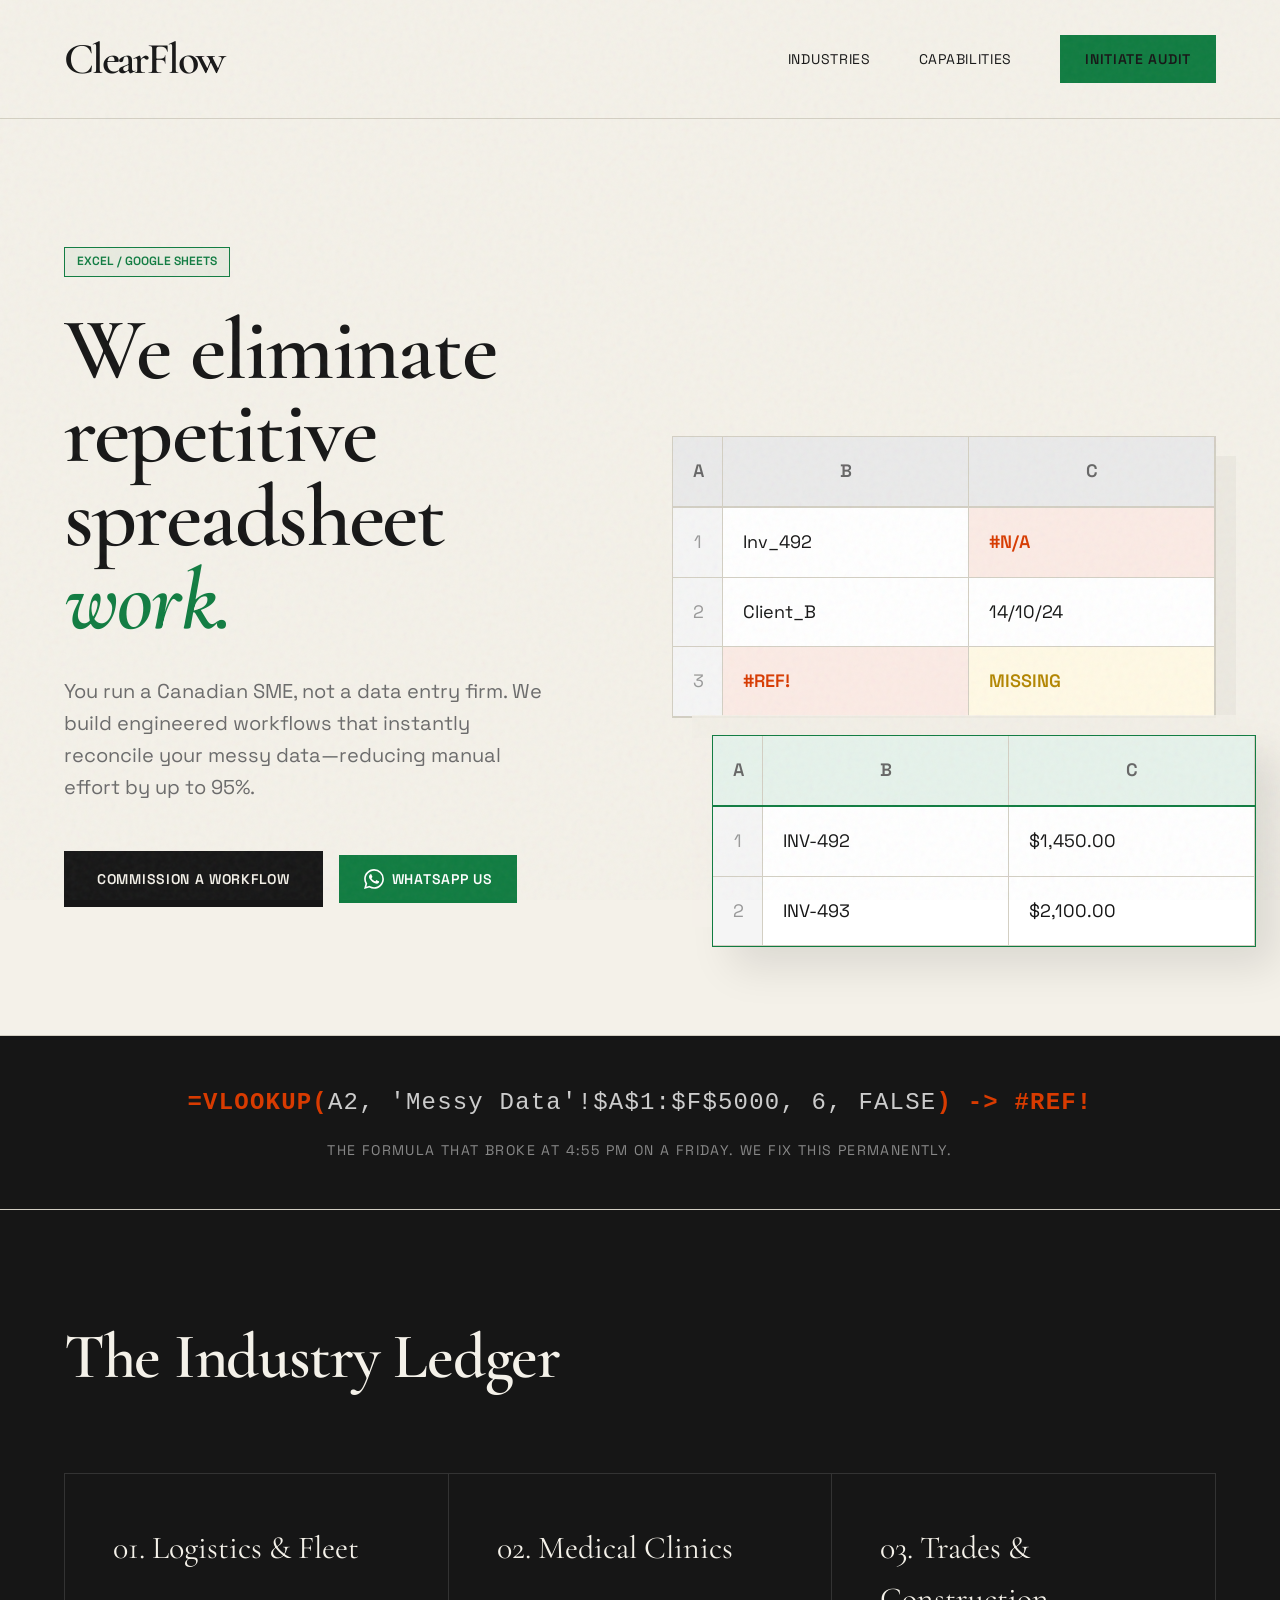
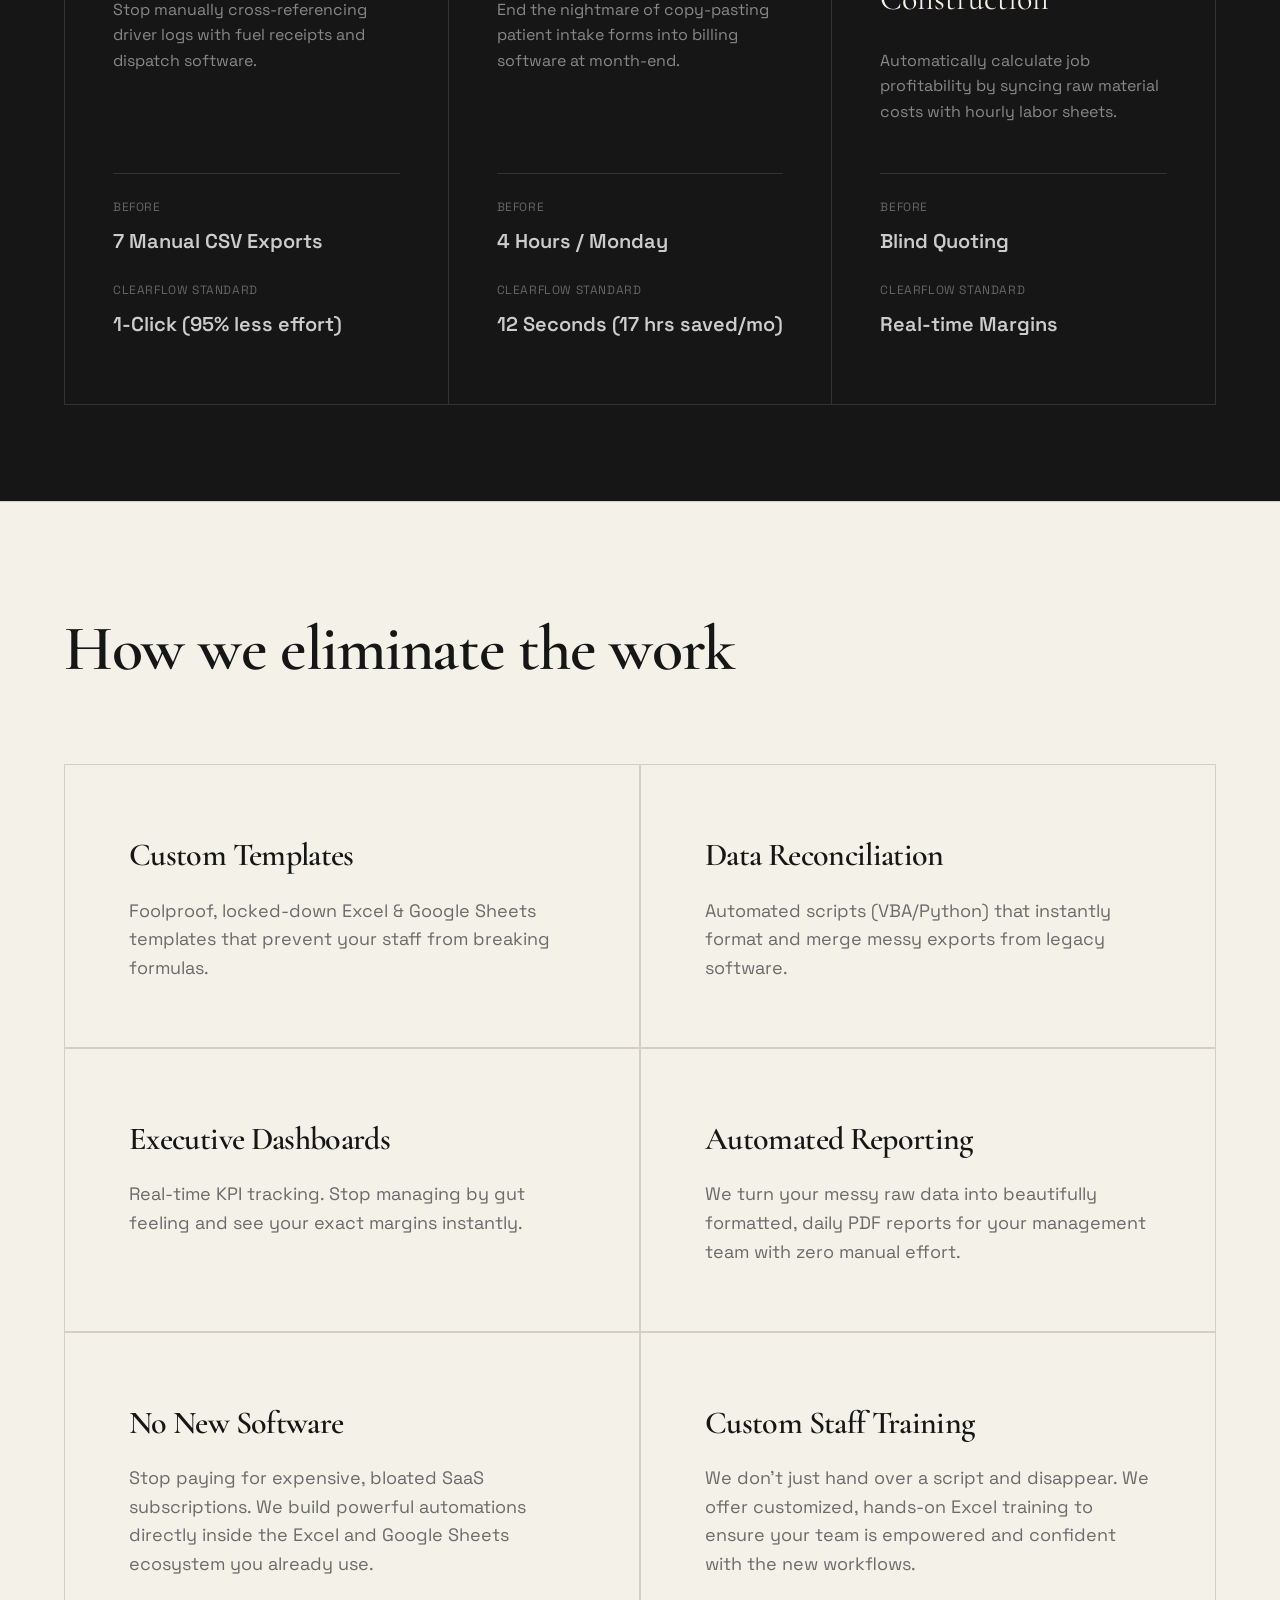
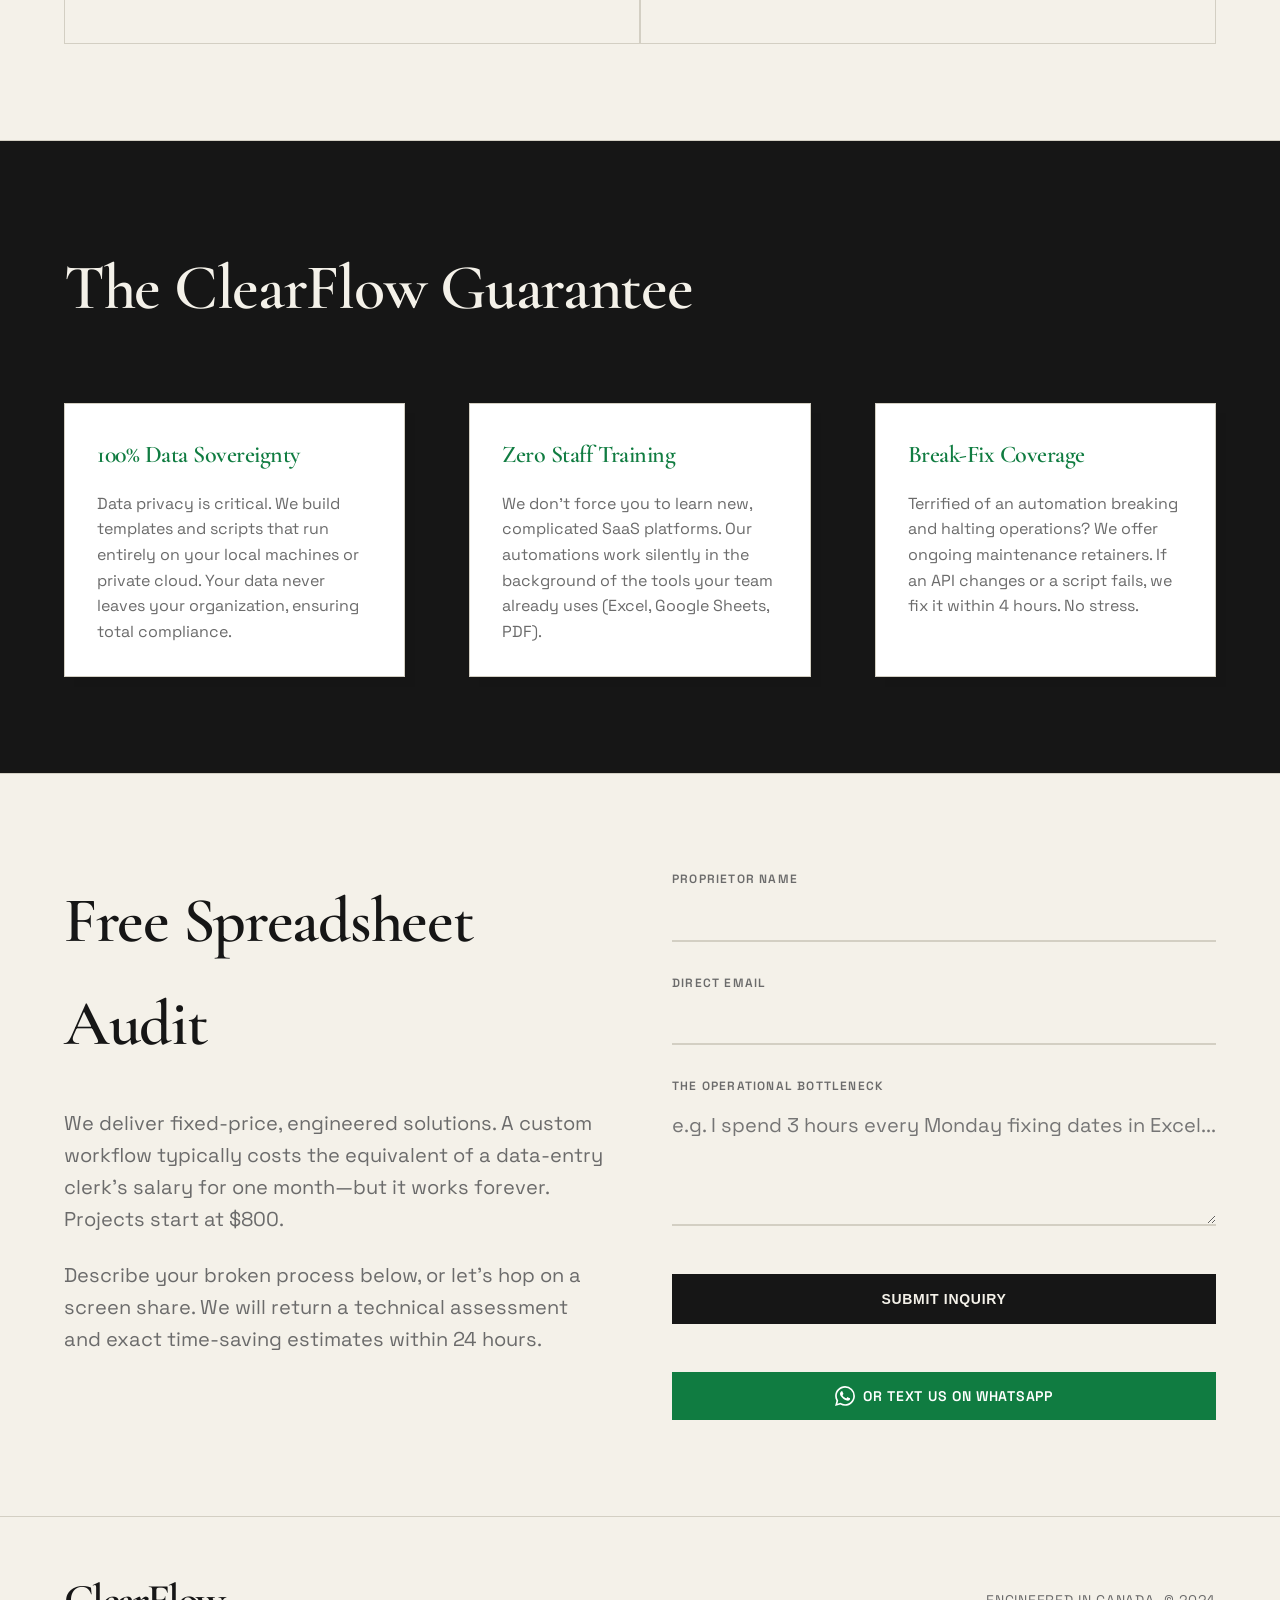
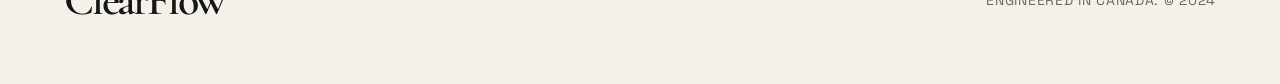
==== commit 153b5d2a: "Added No New Software and Custom Training capabilities" ====
--- a/index.html
+++ b/index.html
@@ -142,6 +142,14 @@
                     <h3>Automated Reporting</h3>
                     <p>We turn your messy raw data into beautifully formatted, daily PDF reports for your management team with zero manual effort.</p>
                 </div>
+                <div class="cap-item slide-up delay-1">
+                    <h3>No New Software</h3>
+                    <p>Stop paying for expensive, bloated SaaS subscriptions. We build powerful automations directly inside the Excel and Google Sheets ecosystem you already use.</p>
+                </div>
+                <div class="cap-item slide-up delay-2">
+                    <h3>Custom Staff Training</h3>
+                    <p>We don't just hand over a script and disappear. We offer customized, hands-on Excel training to ensure your team is empowered and confident with the new workflows.</p>
+                </div>
             </div>
         </div>
     </section>
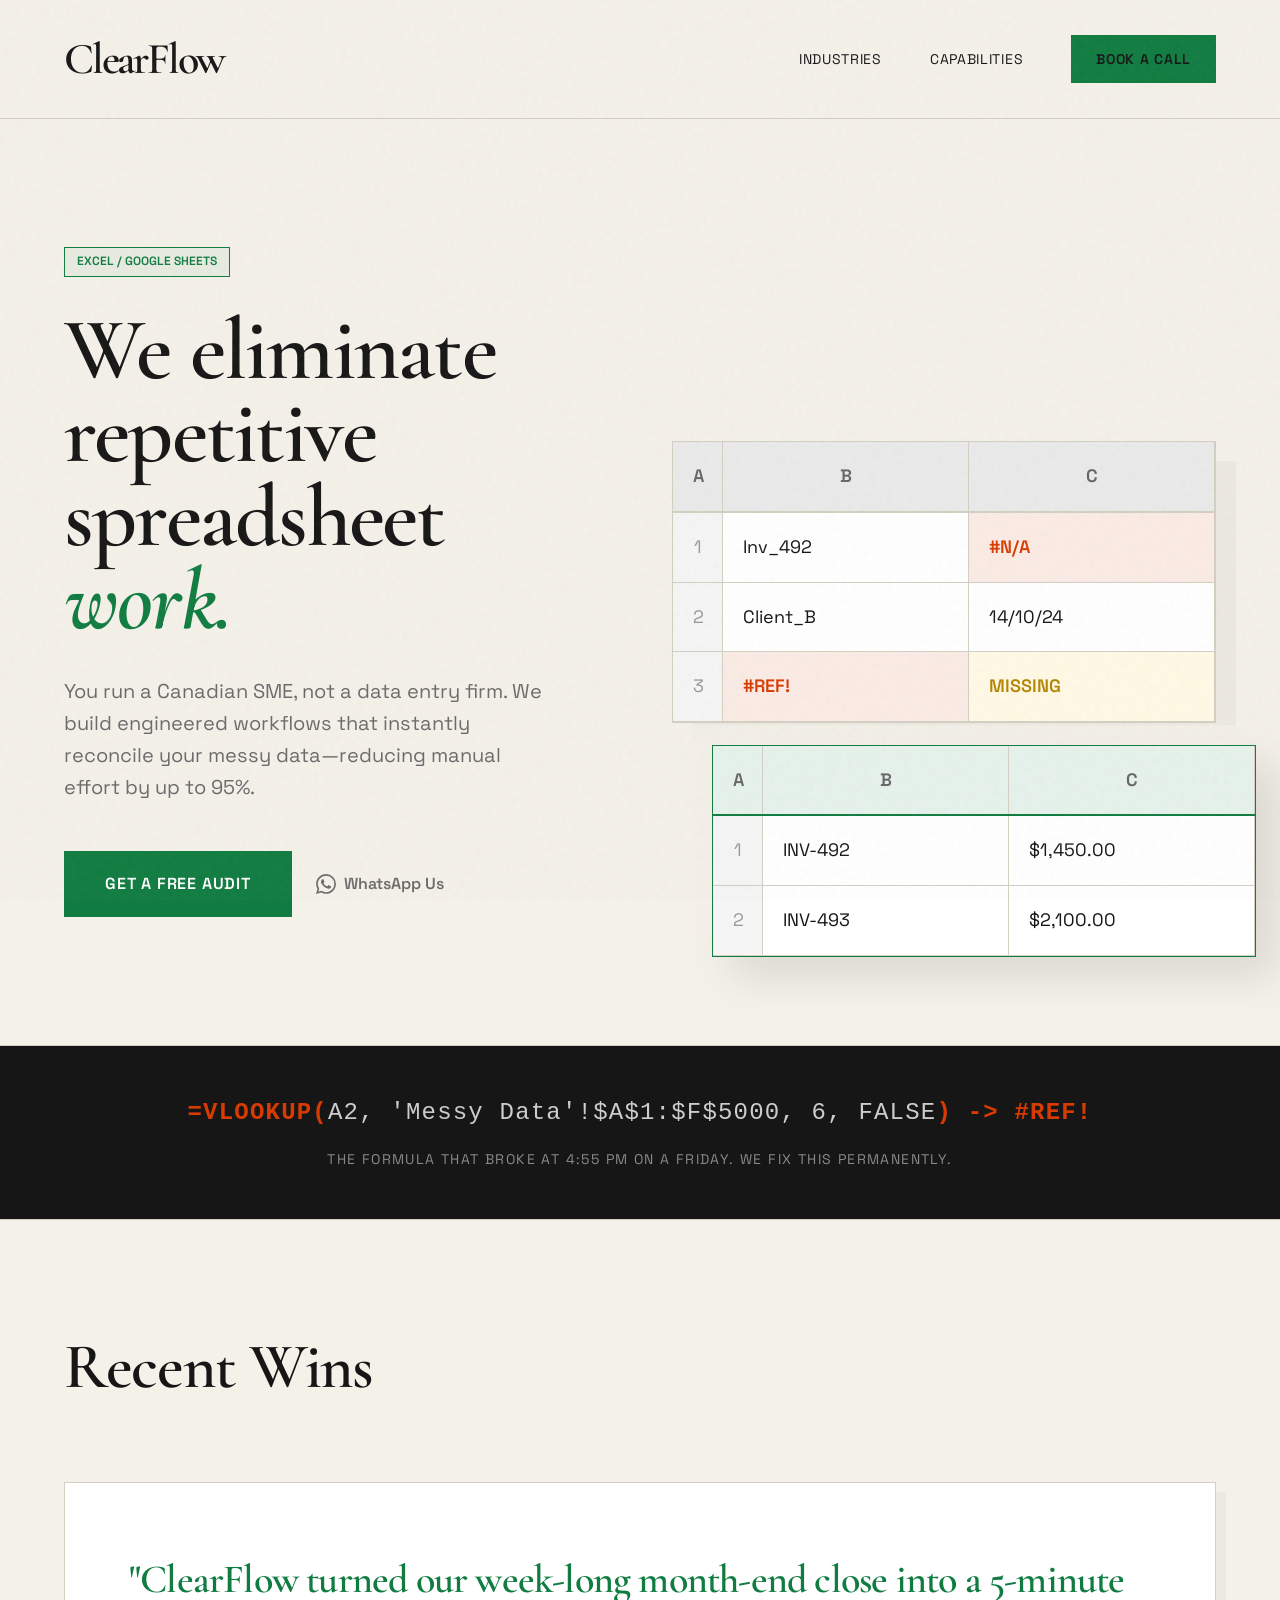
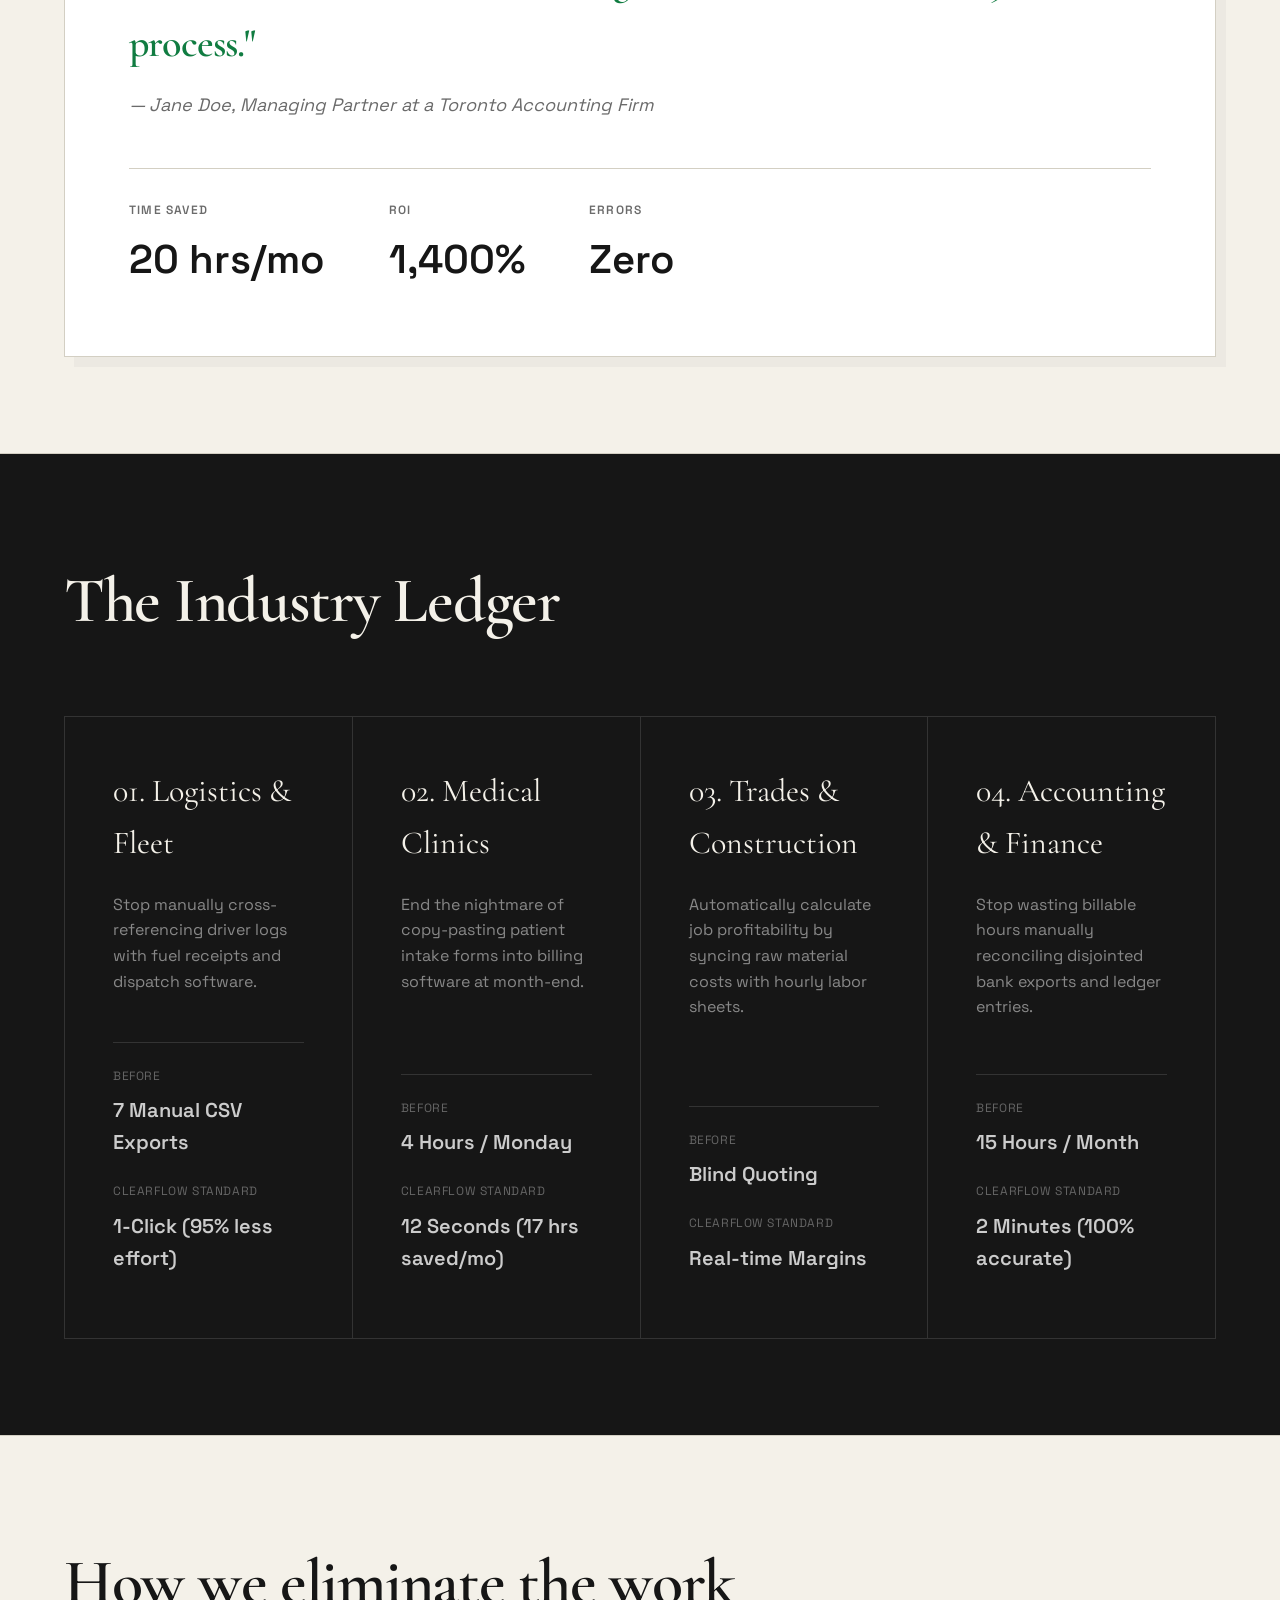
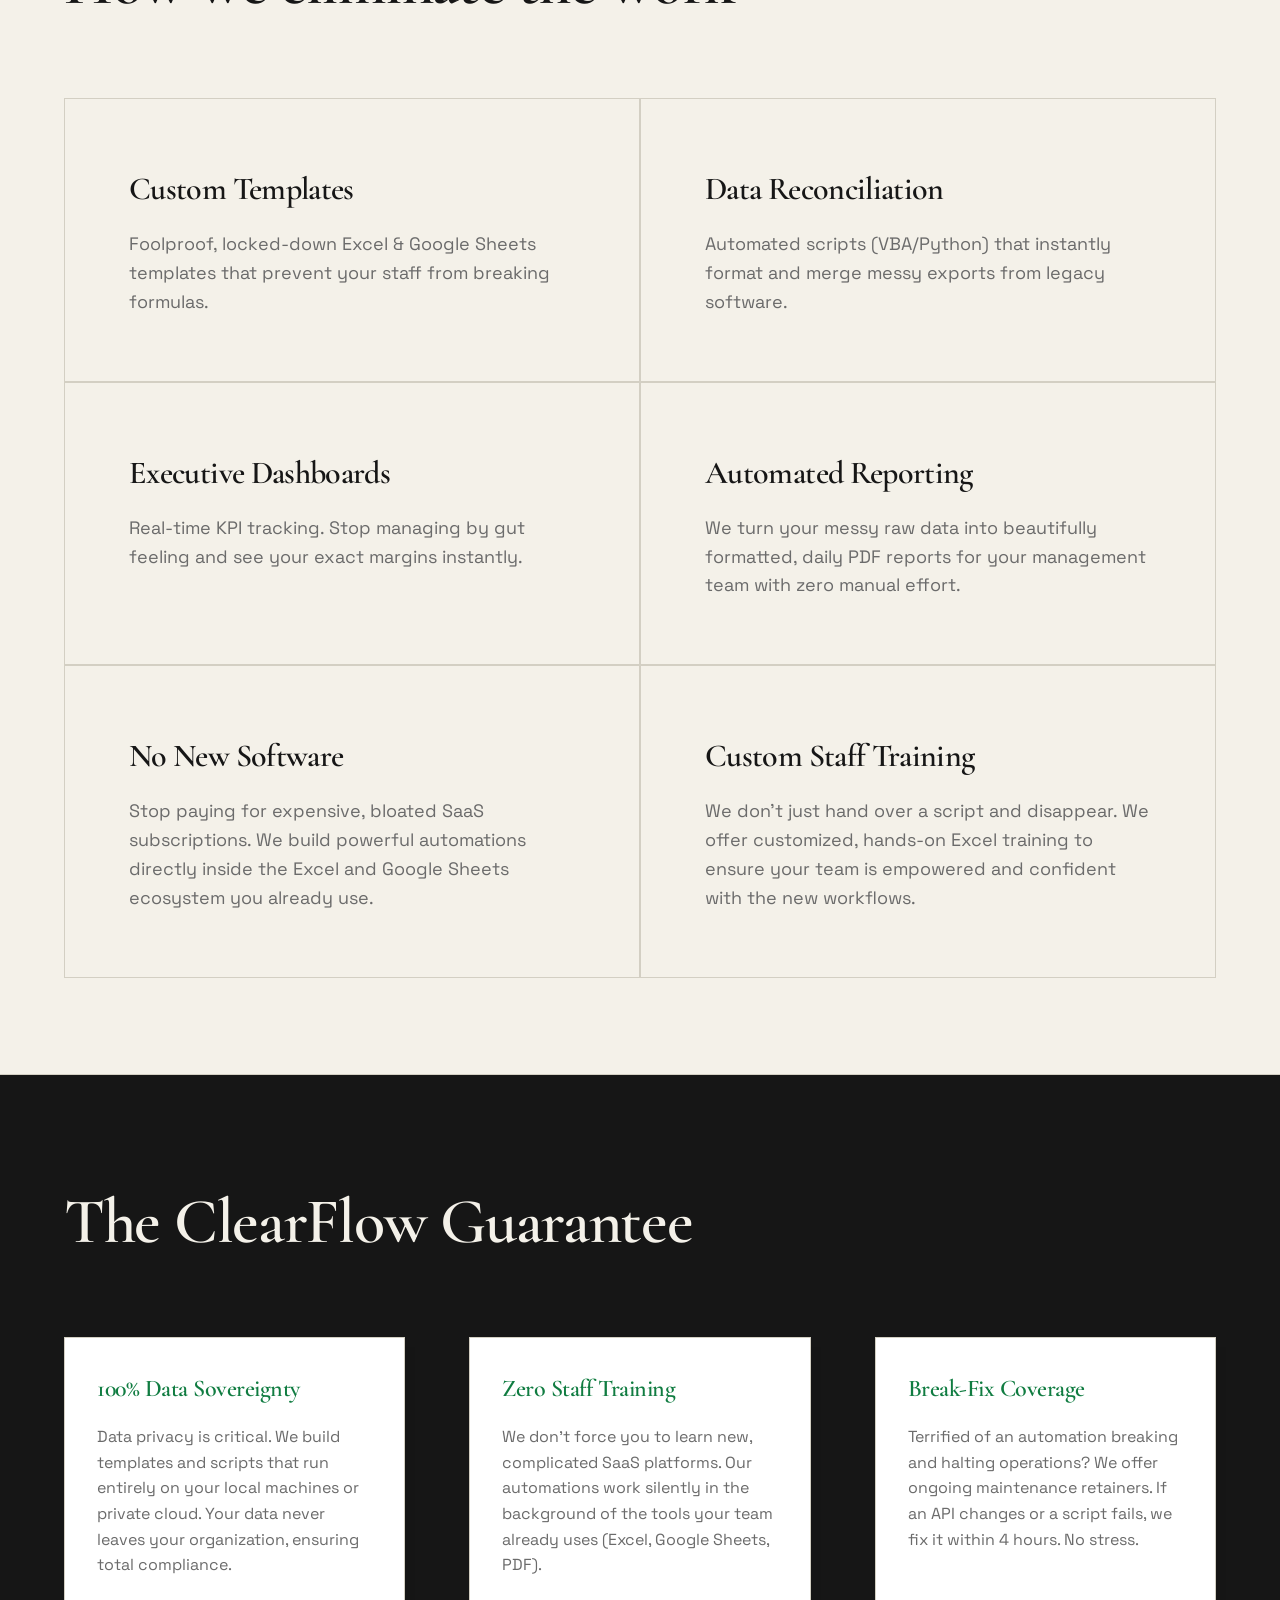
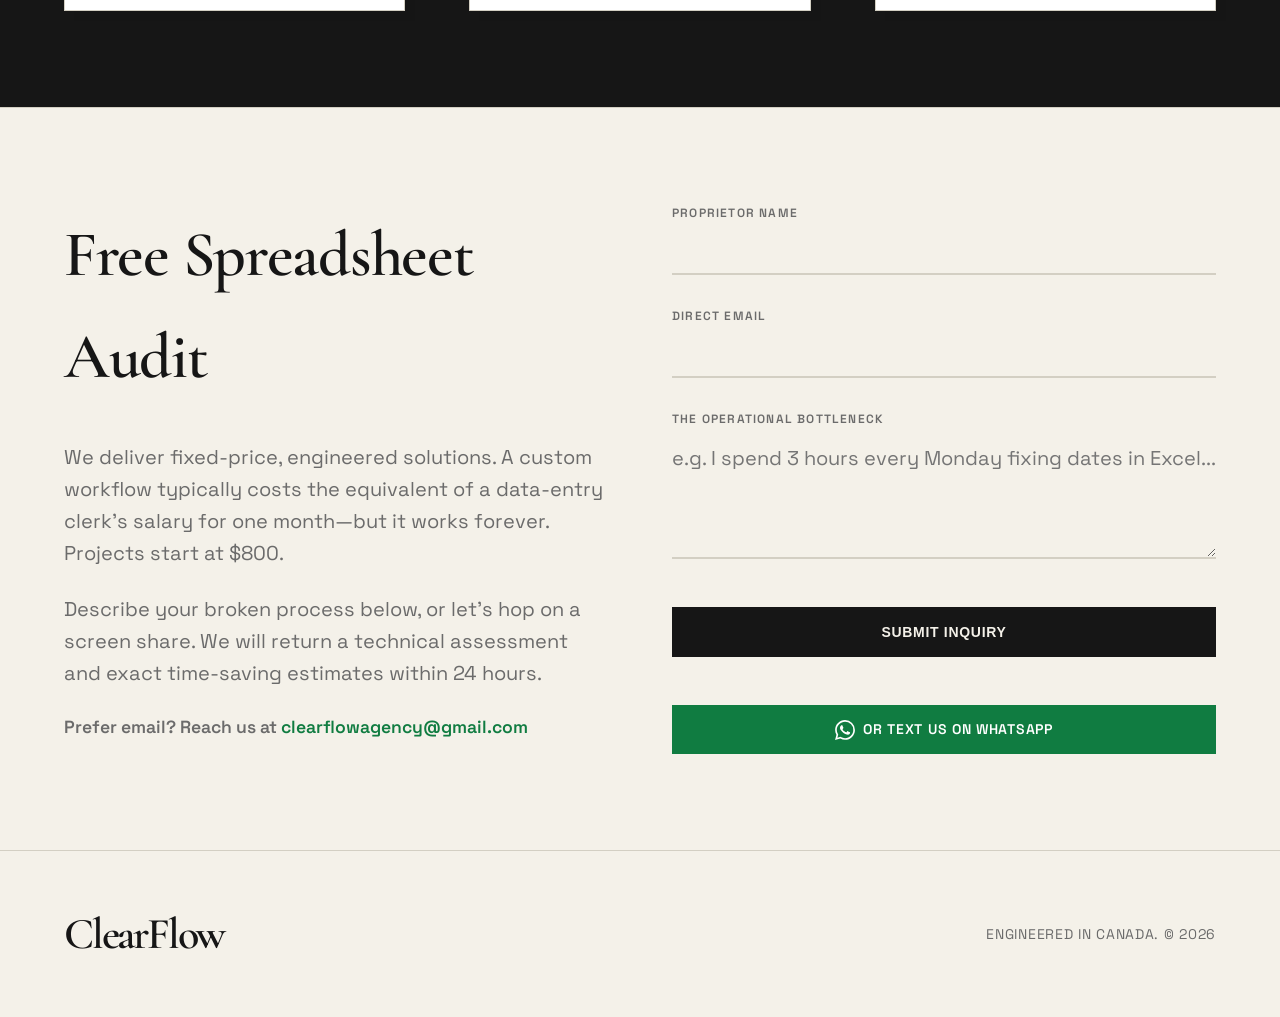
==== commit 2c920519: "Update website copy, social proof, and form integration" ====
--- a/index.html
+++ b/index.html
@@ -3,7 +3,7 @@
 <head>
     <meta charset="UTF-8">
     <meta name="viewport" content="width=device-width, initial-scale=1.0">
-    <title>ClearFlow | Data Engineering for SMBs</title>
+    <title>ClearFlow | Excel Automation for Canadian Small Businesses</title>
     
     <link rel="preconnect" href="https://fonts.googleapis.com">
     <link rel="preconnect" href="https://fonts.gstatic.com" crossorigin>
@@ -21,7 +21,7 @@
             <div class="nav-links">
                 <a href="#ledger">Industries</a>
                 <a href="#services">Capabilities</a>
-                <a href="#contact" class="btn-primary">Initiate Audit</a>
+                <a href="#contact" class="btn-primary">Book a Call</a>
             </div>
         </div>
     </nav>
@@ -32,9 +32,9 @@
                 <span class="excel-badge">EXCEL / GOOGLE SHEETS</span>
                 <h1>We eliminate repetitive <br>spreadsheet <i>work.</i></h1>
                 <p class="hero-sub">You run a Canadian SME, not a data entry firm. We build engineered workflows that instantly reconcile your messy data—reducing manual effort by up to 95%.</p>
-                <div style="display: flex; gap: 1rem; align-items: center; margin-top: 2rem; flex-wrap: wrap;">
-                    <a href="#contact" class="btn-solid">Commission a Workflow</a>
-                    <a href="https://wa.me/message/7EEG56VUTPLHO1" target="_blank" class="btn-primary" style="display: flex; align-items: center; gap: 0.5rem;">
+                <div style="display: flex; gap: 1.5rem; align-items: center; margin-top: 2rem; flex-wrap: wrap;">
+                    <a href="#contact" class="btn-primary" style="font-size: 1rem; padding: 1.2rem 2.5rem;">Get a Free Audit</a>
+                    <a href="https://wa.me/message/7EEG56VUTPLHO1" target="_blank" class="text-link" style="display: flex; align-items: center; gap: 0.5rem; color: var(--text-muted); font-weight: 600; text-decoration: none;">
                         <svg width="20" height="20" viewBox="0 0 24 24" fill="currentColor" xmlns="http://www.w3.org/2000/svg"><path d="M17.472 14.382c-.297-.149-1.758-.867-2.03-.967-.273-.099-.471-.148-.67.15-.197.297-.767.966-.94 1.164-.173.199-.347.223-.644.075-.297-.15-1.255-.463-2.39-1.475-.888-.788-1.489-1.761-1.663-2.059-.173-.297-.018-.458.13-.606.134-.133.298-.347.446-.52.149-.174.198-.298.298-.497.099-.198.05-.371-.025-.52-.075-.149-.669-1.612-.916-2.207-.242-.579-.487-.5-.669-.51h-.57c-.198 0-.52.074-.792.372-.272.297-1.04 1.016-1.04 2.479 0 1.462 1.065 2.875 1.213 3.074.149.198 2.096 3.2 5.077 4.487.709.306 1.262.489 1.694.625.712.227 1.36.195 1.871.118.571-.085 1.758-.719 2.006-1.413.248-.694.248-1.289.173-1.413-.074-.124-.272-.198-.57-.347m-5.421 7.403h-.004a9.87 9.87 0 01-5.031-1.378l-.361-.214-3.741.982.998-3.648-.235-.374a9.86 9.86 0 01-1.51-5.26c.001-5.45 4.436-9.884 9.888-9.884 2.64 0 5.122 1.03 6.988 2.898a9.825 9.825 0 012.893 6.994c-.003 5.45-4.437 9.884-9.885 9.884m8.413-18.297A11.815 11.815 0 0012.05 0C5.495 0 .16 5.335.157 11.892c0 2.096.547 4.142 1.588 5.945L.057 24l6.305-1.654a11.882 11.882 0 005.683 1.448h.005c6.554 0 11.89-5.335 11.893-11.893a11.821 11.821 0 00-3.48-8.413Z"/></svg>
                         WhatsApp Us
                     </a>
@@ -80,6 +80,32 @@
         </div>
     </section>
 
+    <section id="case-studies" class="section border-bottom">
+        <div class="container">
+            <h2 class="section-title slide-up">Recent Wins</h2>
+            <div class="case-study-card slide-up delay-1">
+                <div class="case-study-content">
+                    <h3>"ClearFlow turned our week-long month-end close into a 5-minute process."</h3>
+                    <p class="case-study-author">— Jane Doe, Managing Partner at a Toronto Accounting Firm</p>
+                    <div class="case-study-metrics">
+                        <div class="metric">
+                            <span class="metric-label">Time Saved</span>
+                            <span class="metric-value">20 hrs/mo</span>
+                        </div>
+                        <div class="metric">
+                            <span class="metric-label">ROI</span>
+                            <span class="metric-value">1,400%</span>
+                        </div>
+                        <div class="metric">
+                            <span class="metric-label">Errors</span>
+                            <span class="metric-value">Zero</span>
+                        </div>
+                    </div>
+                </div>
+            </div>
+        </div>
+    </section>
+
     <section id="ledger" class="section border-bottom alt-bg">
         <div class="container">
             <h2 class="section-title text-cream slide-up">The Industry Ledger</h2>
@@ -115,6 +141,17 @@
                         <span class="value">Blind Quoting</span>
                         <span class="label">ClearFlow Standard</span>
                         <span class="value success-text">Real-time Margins</span>
+                    </div>
+                </article>
+                
+                <article class="ledger-column slide-up delay-4">
+                    <div class="ledger-header">04. Accounting & Finance</div>
+                    <p class="ledger-desc">Stop wasting billable hours manually reconciling disjointed bank exports and ledger entries.</p>
+                    <div class="ledger-data">
+                        <span class="label">Before</span>
+                        <span class="value">15 Hours / Month</span>
+                        <span class="label">ClearFlow Standard</span>
+                        <span class="value success-text">2 Minutes (100% accurate)</span>
                     </div>
                 </article>
             </div>
@@ -180,20 +217,26 @@
                 <h2 class="section-title">Free Spreadsheet Audit</h2>
                 <p>We deliver fixed-price, engineered solutions. A custom workflow typically costs the equivalent of a data-entry clerk's salary for one month—but it works forever. Projects start at $800.</p>
                 <p class="mt-2">Describe your broken process below, or let's hop on a screen share. We will return a technical assessment and exact time-saving estimates within 24 hours.</p>
-            </div>
-            
-            <form class="editorial-form slide-up delay-2" id="contactForm">
+                <p class="mt-2" style="font-weight: 600; font-size: 1.1rem;">Prefer email? Reach us at <a href="mailto:clearflowagency@gmail.com" style="color: var(--accent); text-decoration: none;">clearflowagency@gmail.com</a></p>
+            </div>
+            
+            <form class="editorial-form slide-up delay-2" id="contactForm" action="https://api.web3forms.com/submit" method="POST">
+                <input type="hidden" name="access_key" value="06ab4a46-b163-44fc-8fb2-90452d51fa8a">
+                <input type="hidden" name="subject" value="New ClearFlow Website Inquiry">
+                <input type="hidden" name="from_name" value="ClearFlow Website">
+                <input type="checkbox" name="botcheck" class="hidden" style="display:none">
+                <input type="hidden" name="redirect" value="">
                 <div class="form-group">
                     <label for="name">Proprietor Name</label>
-                    <input type="text" id="name" required>
+                    <input type="text" id="name" name="name" required>
                 </div>
                 <div class="form-group">
                     <label for="email">Direct Email</label>
-                    <input type="email" id="email" required>
+                    <input type="email" id="email" name="email" required>
                 </div>
                 <div class="form-group">
                     <label for="details">The Operational Bottleneck</label>
-                    <textarea id="details" rows="4" placeholder="e.g. I spend 3 hours every Monday fixing dates in Excel..." required></textarea>
+                    <textarea id="details" name="message" rows="4" placeholder="e.g. I spend 3 hours every Monday fixing dates in Excel..." required></textarea>
                 </div>
                 <button type="submit" class="btn-solid block">Submit Inquiry</button>
                 <a href="https://wa.me/message/7EEG56VUTPLHO1" target="_blank" class="btn-primary block" style="margin-top: 1rem; display: flex; align-items: center; justify-content: center; gap: 0.5rem;" id="whatsapp-link-2">
@@ -208,7 +251,7 @@
         <div class="container footer-flex">
             <div class="logo">ClearFlow</div>
             <div class="footer-meta">
-                <p>Engineered in Canada. &copy; 2024</p>
+                <p>Engineered in Canada. &copy; 2026</p>
             </div>
         </div>
     </footer>
--- a/styles.css
+++ b/styles.css
@@ -113,13 +113,22 @@
 
 /* The Industry Ledger */
 .section-title { font-size: 4rem; margin-bottom: 4rem; }
-.ledger-grid { display: grid; grid-template-columns: repeat(3, 1fr); border-top: 1px solid var(--border-alt); border-left: 1px solid var(--border-alt); }
+.ledger-grid { display: grid; grid-template-columns: repeat(4, 1fr); border-top: 1px solid var(--border-alt); border-left: 1px solid var(--border-alt); }
 .ledger-column { padding: 3rem; border-right: 1px solid var(--border-alt); border-bottom: 1px solid var(--border-alt); display: flex; flex-direction: column; }
 .ledger-header { font-family: var(--font-heading); font-size: 2rem; margin-bottom: 1.5rem; color: var(--text-alt); }
 .ledger-desc { color: #888; margin-bottom: 3rem; font-size: 1rem; flex-grow: 1; }
 .ledger-data { display: flex; flex-direction: column; gap: 0.5rem; border-top: 1px solid #333; padding-top: 1.5rem; margin-top: auto; }
 .ledger-data .label { font-size: 0.75rem; text-transform: uppercase; letter-spacing: 0.05em; color: #666; }
 .ledger-data .value { font-size: 1.25rem; font-weight: 600; margin-bottom: 1rem; color: #ccc;}
+
+/* Case Studies */
+.case-study-card { background: white; border: 1px solid var(--border-color); box-shadow: 10px 10px 0px rgba(0,0,0,0.03); padding: 4rem; margin-top: 2rem; }
+.case-study-content h3 { font-size: 2.5rem; margin-bottom: 1rem; color: var(--accent); }
+.case-study-author { font-size: 1.125rem; color: var(--text-muted); font-style: italic; margin-bottom: 3rem; }
+.case-study-metrics { display: flex; gap: 4rem; border-top: 1px solid var(--border-color); padding-top: 2rem; flex-wrap: wrap; }
+.metric { display: flex; flex-direction: column; gap: 0.5rem; }
+.metric-label { font-size: 0.75rem; text-transform: uppercase; letter-spacing: 0.1em; color: var(--text-muted); font-weight: 600; }
+.metric-value { font-size: 2.5rem; font-family: var(--font-data); font-weight: 600; color: var(--text-main); }
 
 /* Capabilities Grid */
 .capabilities-grid { display: grid; grid-template-columns: repeat(2, 1fr); gap: 2px; background: var(--border-color); border: 1px solid var(--border-color); }
@@ -148,13 +157,21 @@
 
 @media (max-width: 768px) {
     .hero-grid { grid-template-columns: 1fr; padding: 4rem 5%; gap: 2rem;}
-    .hero h1 { font-size: 3.5rem; }
+    .hero h1 { font-size: 2.5rem; word-break: break-word; hyphens: auto; line-height: 1.1; }
     .nav-links a:not(.btn-primary) { display: none; }
     .ledger-grid, .capabilities-grid, .contact-grid, .trust-grid { grid-template-columns: 1fr; border: none;}
     .ledger-column { border: 1px solid var(--border-alt); margin-bottom: 1rem; }
-    .cap-item, .trust-item { border: 1px solid var(--border-color); margin-bottom: 1rem; }
-    .formula-banner code { font-size: 1rem; }
-    .mock-sheet.clean-sheet { position: relative; bottom: 0; right: 0; margin-top: 2rem; }
+    .cap-item, .trust-item, .case-study-card { border: 1px solid var(--border-color); margin-bottom: 1rem; padding: 2rem; }
+    .case-study-content h3 { font-size: 1.75rem; }
+    .case-study-metrics { gap: 2rem; }
+    .formula-banner code { font-size: 0.9rem; word-break: break-all; white-space: pre-wrap; padding: 0 1rem; }
+    .hero-visual { display: block; width: 100%; overflow: hidden; padding: 1rem 0 2rem 0; }
+    .mock-sheet { max-width: 100%; width: 100%; font-size: 0.85rem; }
+    .mock-sheet.clean-sheet { position: relative; bottom: auto; right: auto; margin-top: 1rem; margin-left: 0; box-shadow: 10px 10px 20px rgba(0,0,0,0.05); }
+    .sheet-header, .sheet-row { grid-template-columns: 35px 1fr 1fr; }
+    .cell { padding: 0.75rem 0.5rem; word-break: break-word; }
+    .footer-flex { flex-direction: column; gap: 1rem; text-align: center; }
+    .btn-solid, .btn-primary { width: 100%; text-align: center; justify-content: center; }
 }
 
 /* Animations */
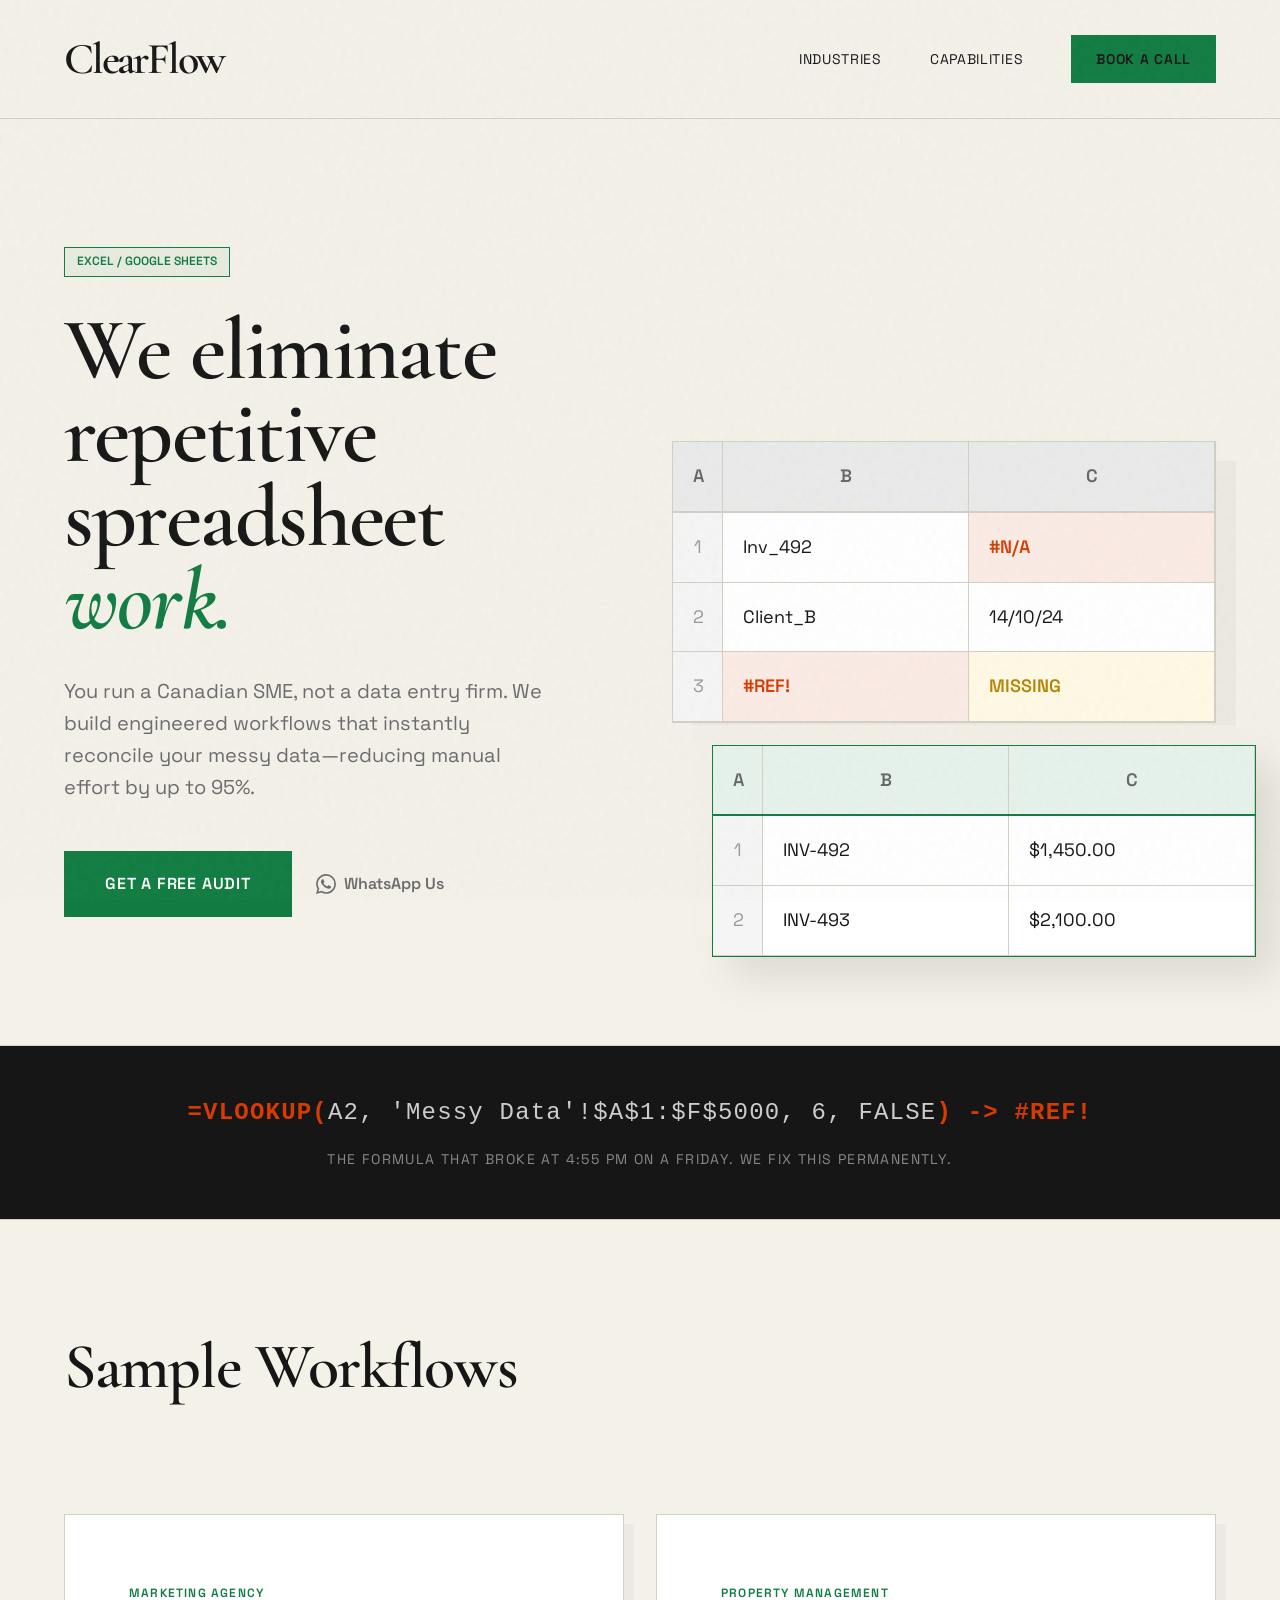
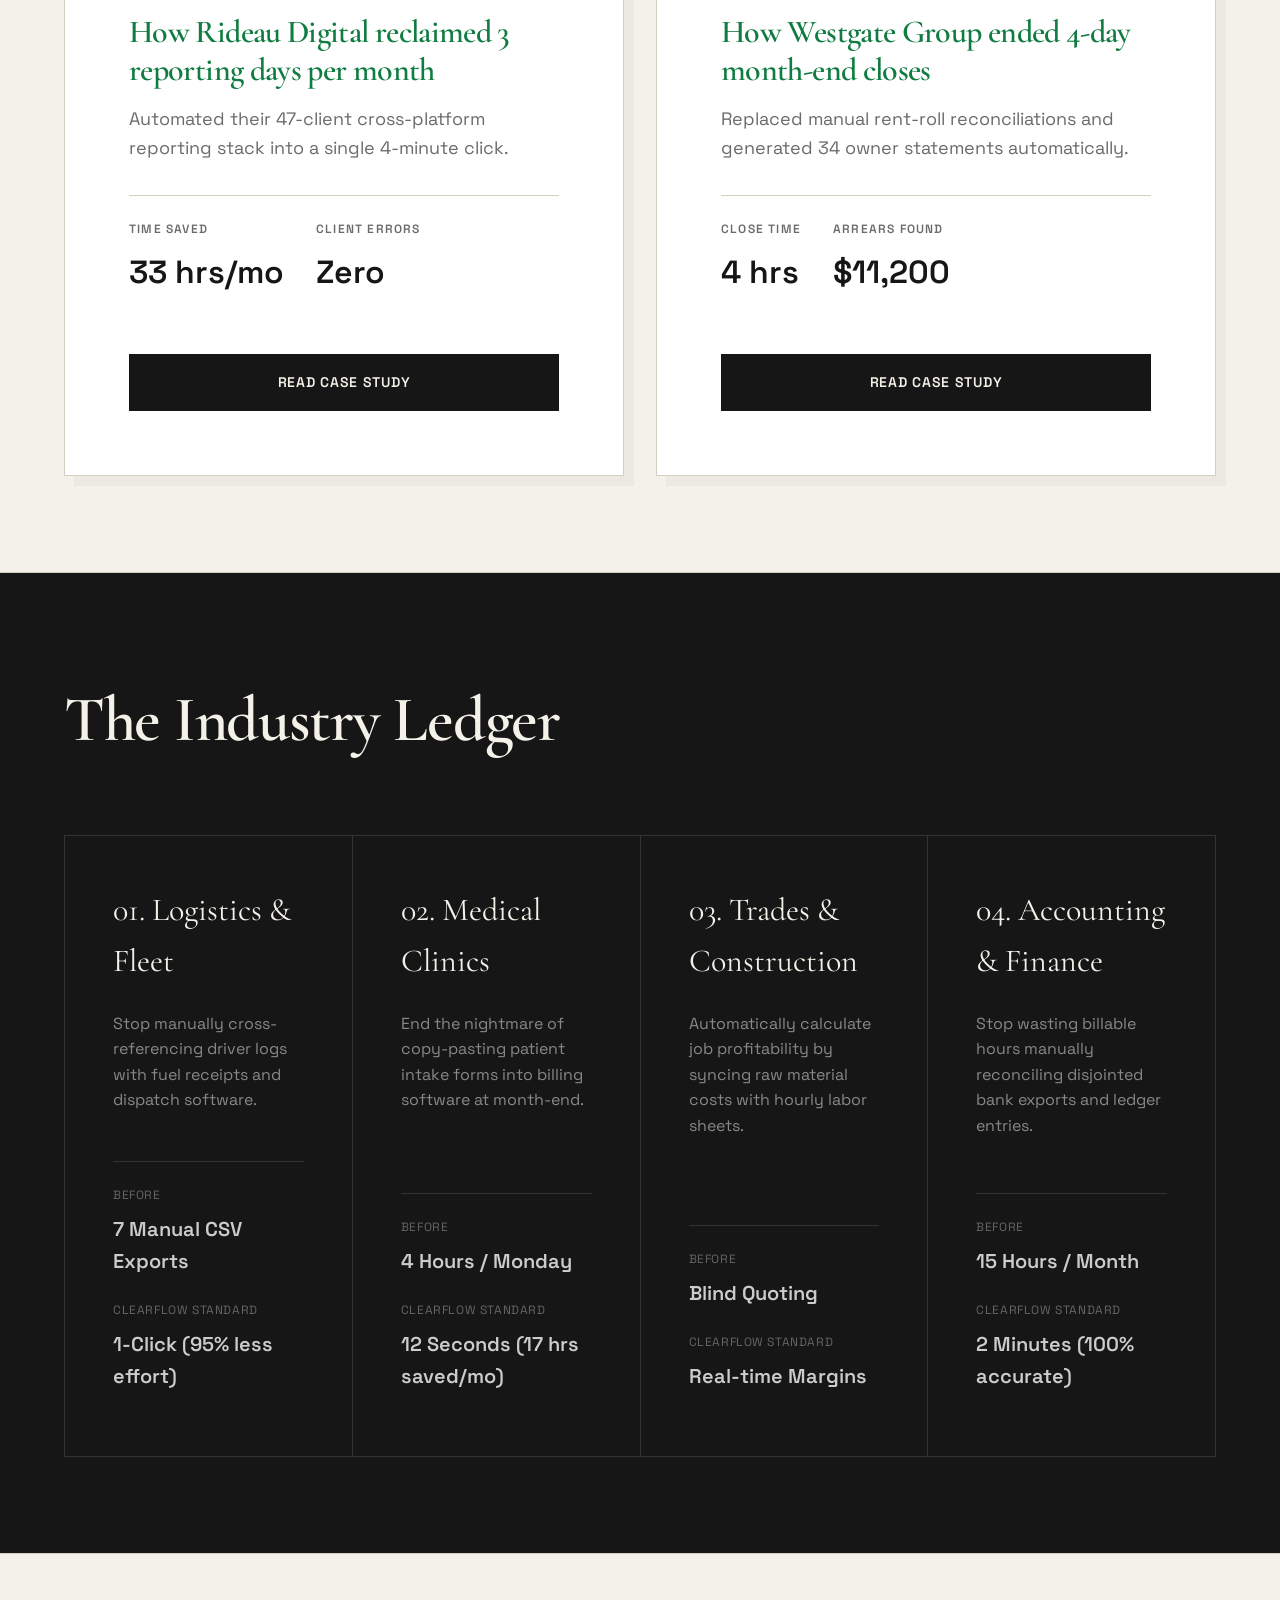
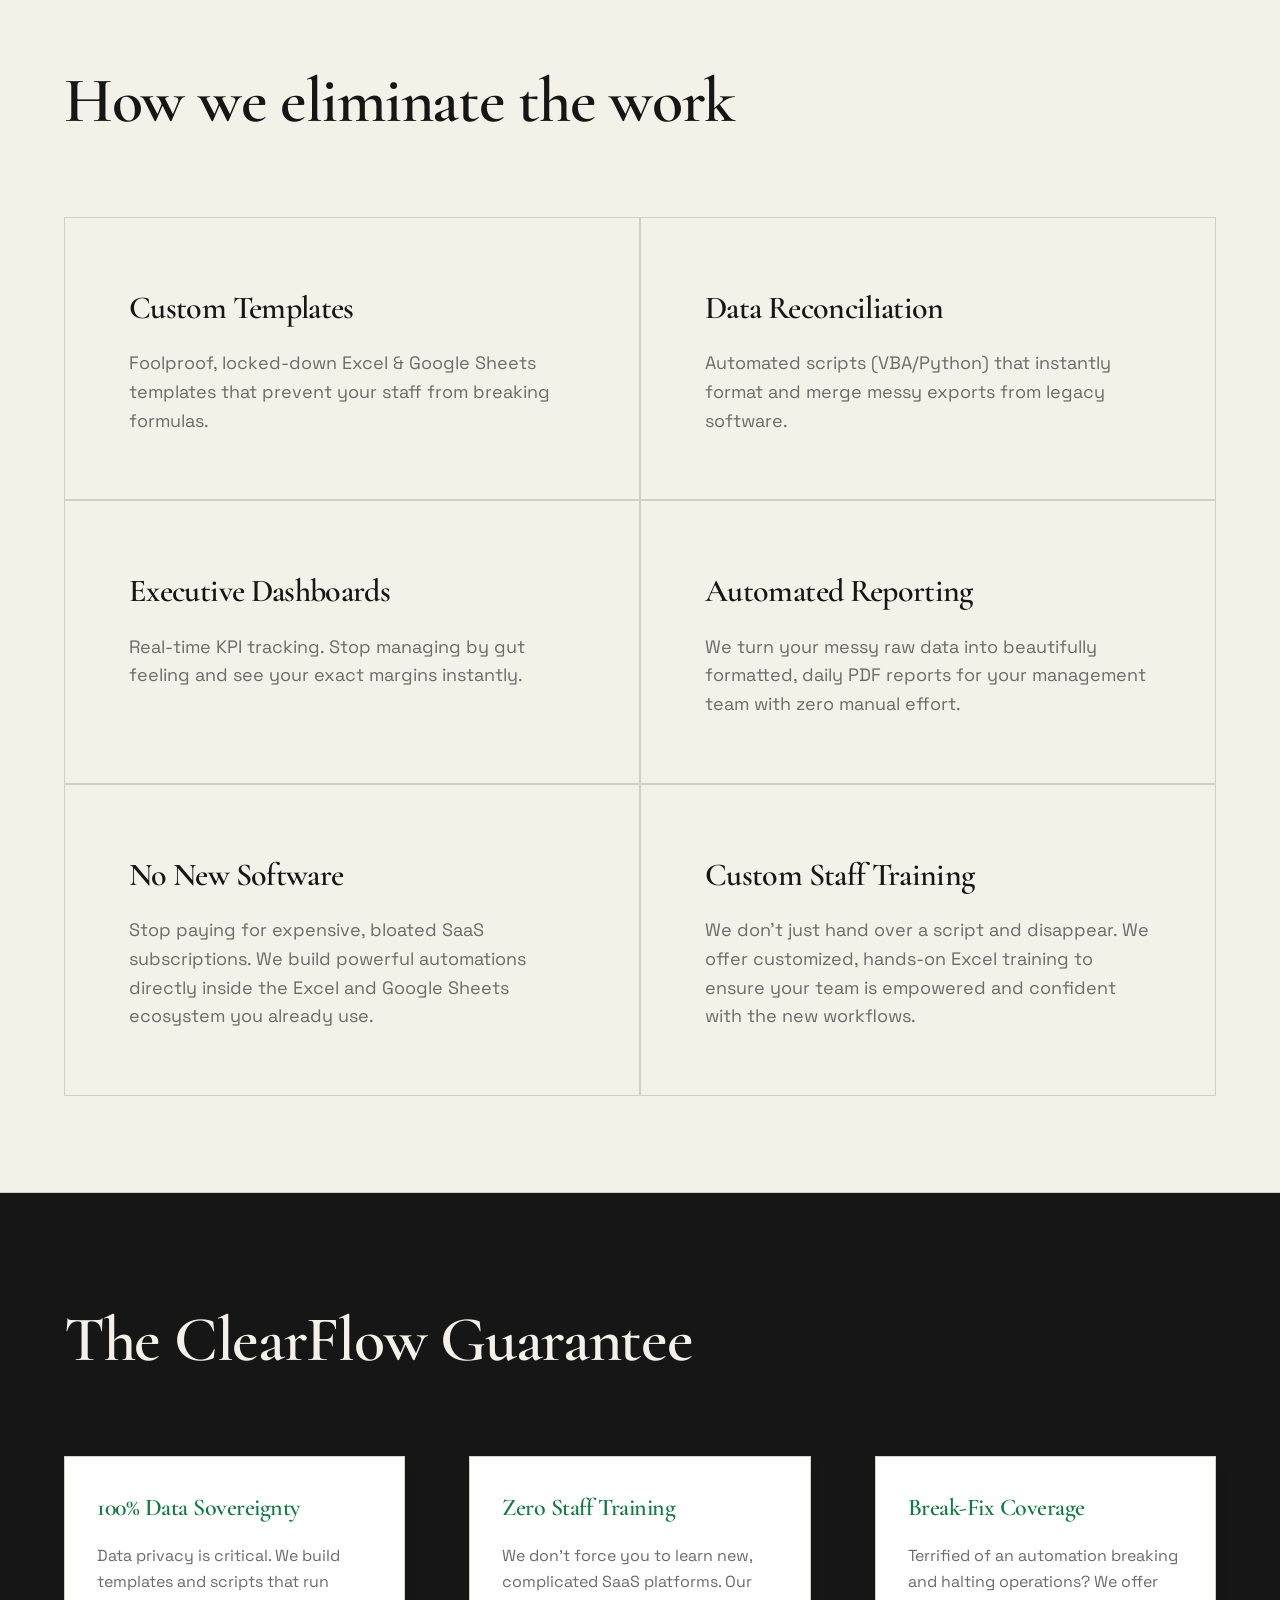
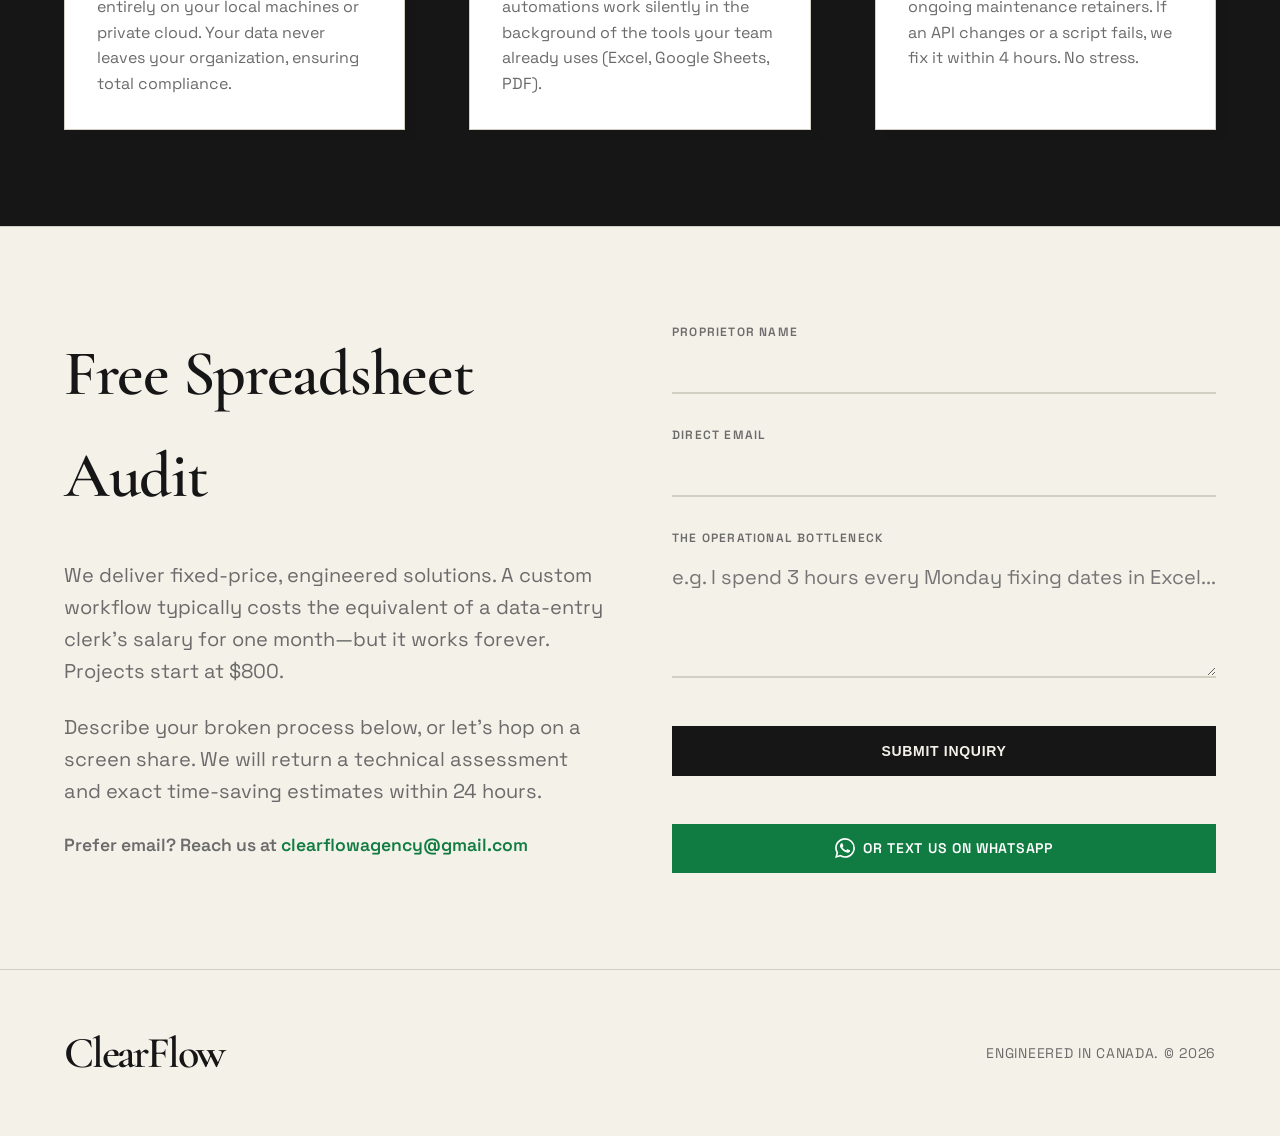
==== commit 0f89b70c: "Add dedicated case study pages and feature them on homepage" ====
--- a/index.html
+++ b/index.html
@@ -82,24 +82,47 @@
 
     <section id="case-studies" class="section border-bottom">
         <div class="container">
-            <h2 class="section-title slide-up">Recent Wins</h2>
-            <div class="case-study-card slide-up delay-1">
-                <div class="case-study-content">
-                    <h3>"ClearFlow turned our week-long month-end close into a 5-minute process."</h3>
-                    <p class="case-study-author">— Jane Doe, Managing Partner at a Toronto Accounting Firm</p>
-                    <div class="case-study-metrics">
-                        <div class="metric">
-                            <span class="metric-label">Time Saved</span>
-                            <span class="metric-value">20 hrs/mo</span>
+            <h2 class="section-title slide-up">Sample Workflows</h2>
+            <div class="workflows-grid">
+                <div class="case-study-card slide-up delay-1" style="margin-top: 2rem;">
+                    <div class="case-study-content">
+                        <span style="font-family: var(--font-data); font-size: 0.75rem; text-transform: uppercase; letter-spacing: 0.1em; color: var(--accent); font-weight: 600;">Marketing Agency</span>
+                        <h3 style="font-size: 2rem; margin-top: 0.5rem; line-height: 1.2;">How Rideau Digital reclaimed 3 reporting days per month</h3>
+                        <p style="color: var(--text-muted); margin-bottom: 2rem; font-size: 1.125rem;">Automated their 47-client cross-platform reporting stack into a single 4-minute click.</p>
+                        
+                        <div style="display: flex; gap: 2rem; border-top: 1px solid var(--border-color); padding-top: 1.5rem; margin-bottom: 2.5rem;">
+                            <div class="metric">
+                                <span class="metric-label">Time Saved</span>
+                                <span class="metric-value" style="font-size: 2rem;">33 hrs/mo</span>
+                            </div>
+                            <div class="metric">
+                                <span class="metric-label">Client Errors</span>
+                                <span class="metric-value" style="font-size: 2rem;">Zero</span>
+                            </div>
                         </div>
-                        <div class="metric">
-                            <span class="metric-label">ROI</span>
-                            <span class="metric-value">1,400%</span>
+                        
+                        <a href="case-studies/rideau-digital.html" class="btn-solid block">Read Case Study</a>
+                    </div>
+                </div>
+
+                <div class="case-study-card slide-up delay-2" style="margin-top: 2rem;">
+                    <div class="case-study-content">
+                        <span style="font-family: var(--font-data); font-size: 0.75rem; text-transform: uppercase; letter-spacing: 0.1em; color: var(--accent); font-weight: 600;">Property Management</span>
+                        <h3 style="font-size: 2rem; margin-top: 0.5rem; line-height: 1.2;">How Westgate Group ended 4-day month-end closes</h3>
+                        <p style="color: var(--text-muted); margin-bottom: 2rem; font-size: 1.125rem;">Replaced manual rent-roll reconciliations and generated 34 owner statements automatically.</p>
+                        
+                        <div style="display: flex; gap: 2rem; border-top: 1px solid var(--border-color); padding-top: 1.5rem; margin-bottom: 2.5rem;">
+                            <div class="metric">
+                                <span class="metric-label">Close Time</span>
+                                <span class="metric-value" style="font-size: 2rem;">4 hrs</span>
+                            </div>
+                            <div class="metric">
+                                <span class="metric-label">Arrears Found</span>
+                                <span class="metric-value" style="font-size: 2rem;">$11,200</span>
+                            </div>
                         </div>
-                        <div class="metric">
-                            <span class="metric-label">Errors</span>
-                            <span class="metric-value">Zero</span>
-                        </div>
+                        
+                        <a href="case-studies/westgate-property.html" class="btn-solid block">Read Case Study</a>
                     </div>
                 </div>
             </div>
--- a/styles.css
+++ b/styles.css
@@ -13,6 +13,23 @@
     /* Typography */
     --font-heading: 'Cormorant Garamond', serif;
     --font-data: 'Space Grotesk', sans-serif;
+
+    /* Case Study Variables mapped to brand */
+    --color-text-primary: var(--text-main);
+    --color-text-secondary: var(--text-muted);
+    --color-text-info: var(--accent);
+    --color-background-info: rgba(16, 124, 65, 0.05);
+    --color-border-info: var(--accent);
+    --color-text-success: var(--accent);
+    --color-text-danger: var(--error);
+    --color-background-secondary: white;
+    --color-background-primary: var(--bg-main);
+    --color-border-tertiary: var(--border-color);
+    --border-radius-md: 8px;
+    --border-radius-lg: 12px;
+    --font-sans: var(--font-data);
+    --font-mono: 'Space Grotesk', monospace;
+    --font-serif: var(--font-heading);
 }
 
 * { margin: 0; padding: 0; box-sizing: border-box; }
@@ -122,6 +139,7 @@
 .ledger-data .value { font-size: 1.25rem; font-weight: 600; margin-bottom: 1rem; color: #ccc;}
 
 /* Case Studies */
+.workflows-grid { display: grid; grid-template-columns: 1fr 1fr; gap: 2rem; }
 .case-study-card { background: white; border: 1px solid var(--border-color); box-shadow: 10px 10px 0px rgba(0,0,0,0.03); padding: 4rem; margin-top: 2rem; }
 .case-study-content h3 { font-size: 2.5rem; margin-bottom: 1rem; color: var(--accent); }
 .case-study-author { font-size: 1.125rem; color: var(--text-muted); font-style: italic; margin-bottom: 3rem; }
@@ -159,7 +177,7 @@
     .hero-grid { grid-template-columns: 1fr; padding: 4rem 5%; gap: 2rem;}
     .hero h1 { font-size: 2.5rem; word-break: break-word; hyphens: auto; line-height: 1.1; }
     .nav-links a:not(.btn-primary) { display: none; }
-    .ledger-grid, .capabilities-grid, .contact-grid, .trust-grid { grid-template-columns: 1fr; border: none;}
+    .workflows-grid, .ledger-grid, .capabilities-grid, .contact-grid, .trust-grid { grid-template-columns: 1fr; border: none;}
     .ledger-column { border: 1px solid var(--border-alt); margin-bottom: 1rem; }
     .cap-item, .trust-item, .case-study-card { border: 1px solid var(--border-color); margin-bottom: 1rem; padding: 2rem; }
     .case-study-content h3 { font-size: 1.75rem; }
@@ -172,6 +190,10 @@
     .cell { padding: 0.75rem 0.5rem; word-break: break-word; }
     .footer-flex { flex-direction: column; gap: 1rem; text-align: center; }
     .btn-solid, .btn-primary { width: 100%; text-align: center; justify-content: center; }
+    
+    /* Case Study Responsive Overrides */
+    .cs-metrics-grid, .cs-details-grid > div { grid-template-columns: 1fr 1fr !important; }
+    .cs-comparison-grid > div { grid-template-columns: 1fr !important; }
 }
 
 /* Animations */
